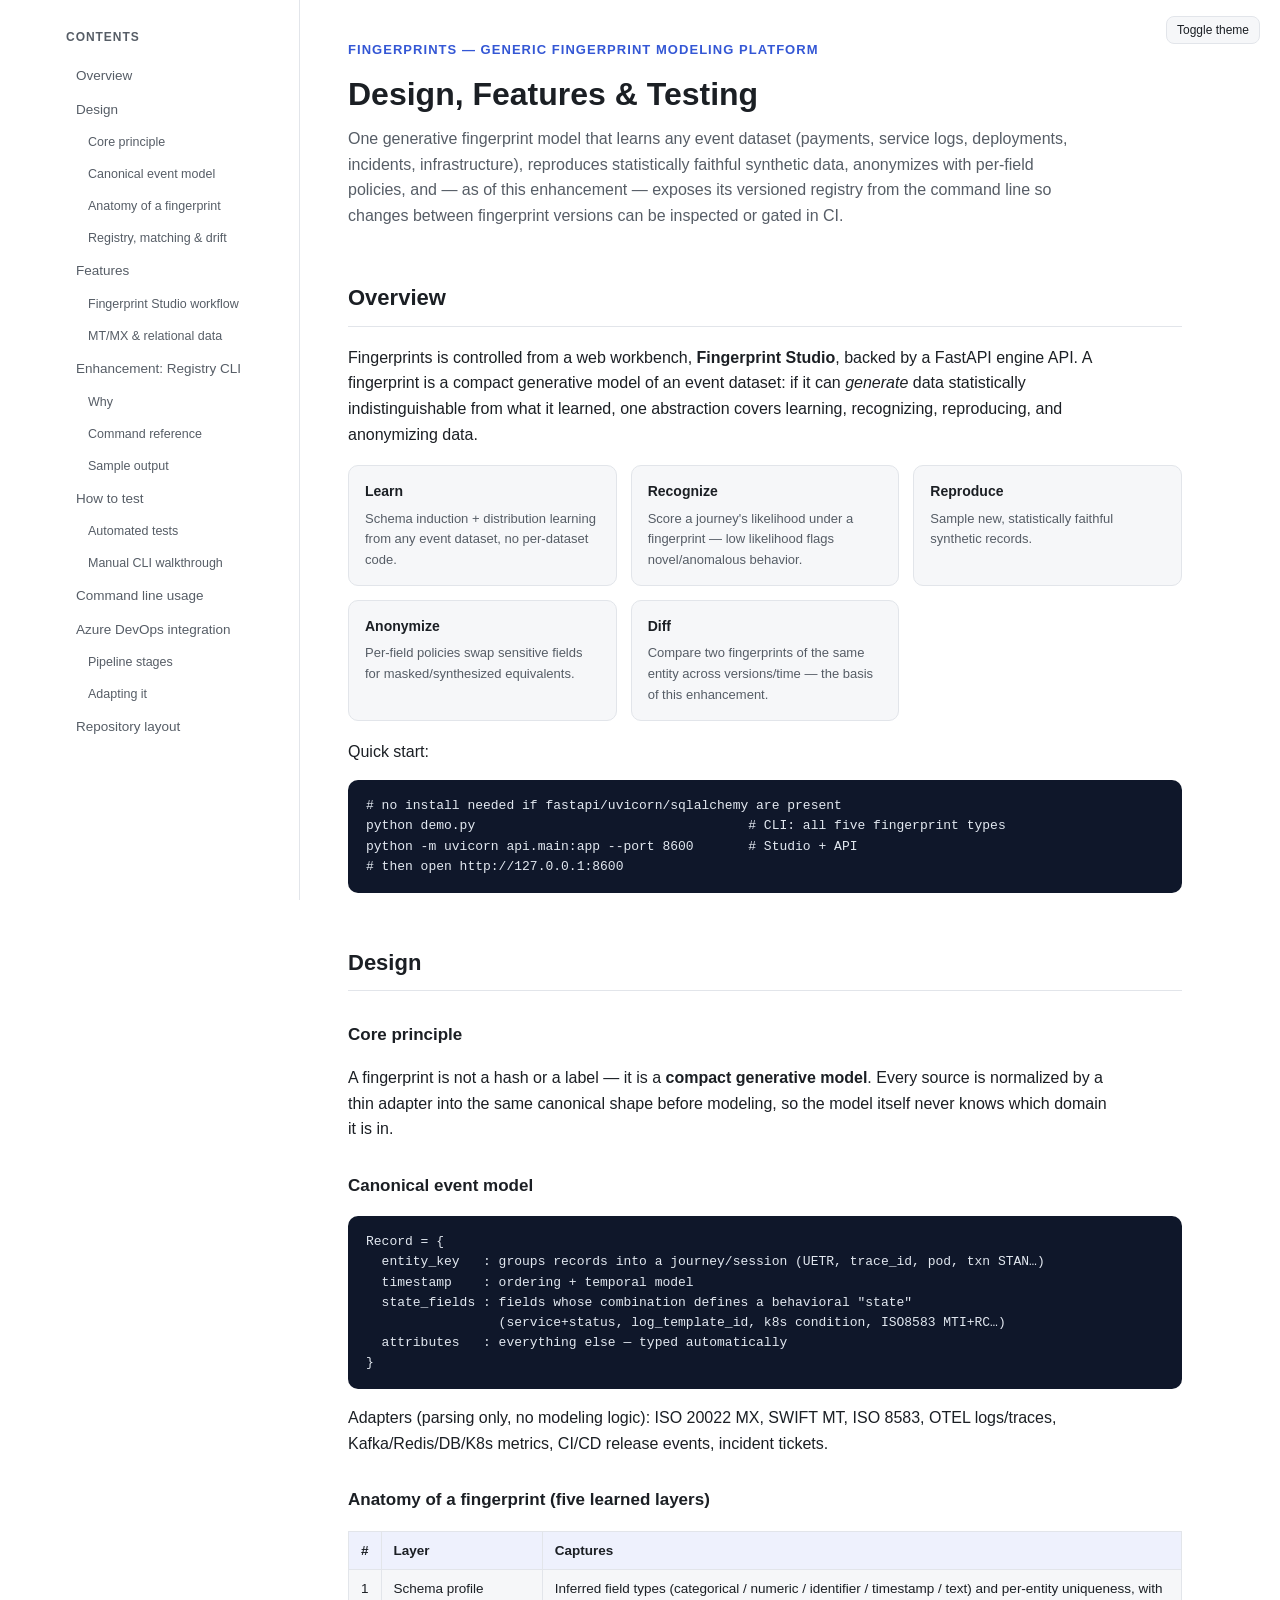
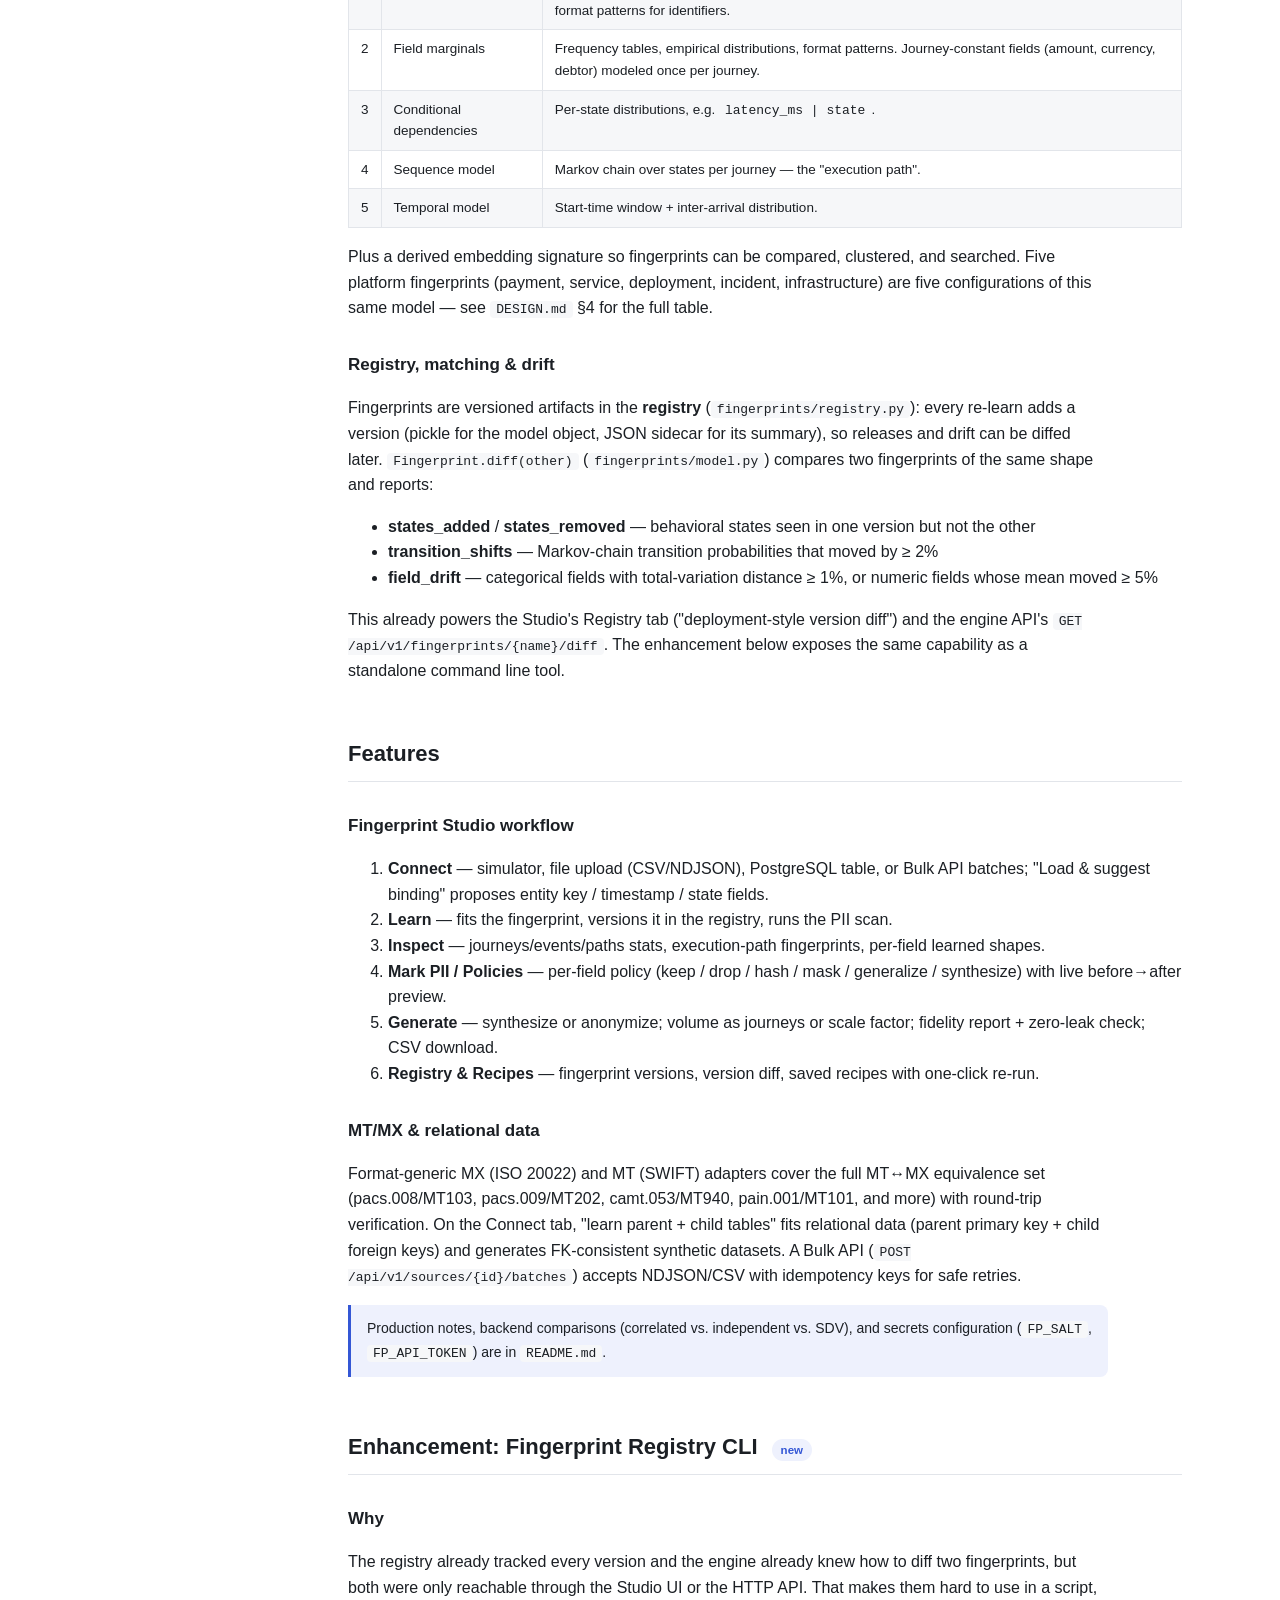
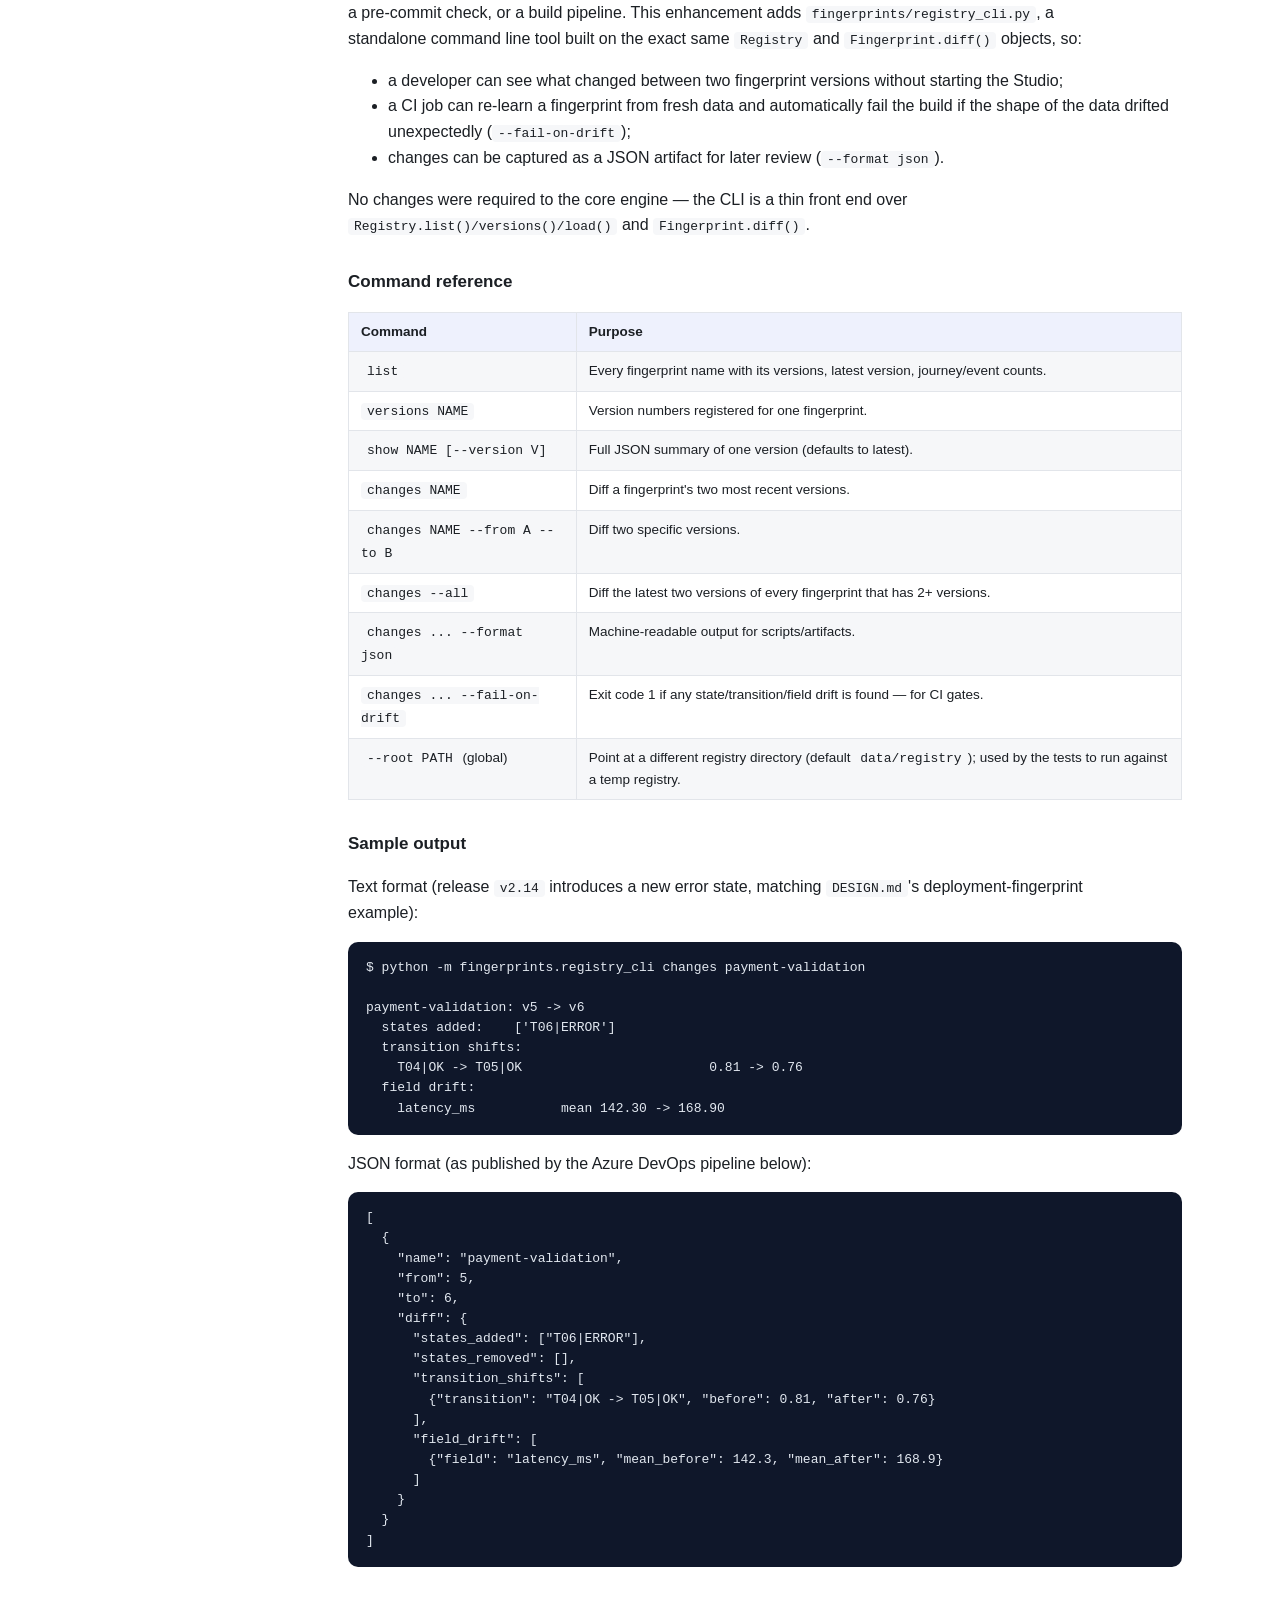
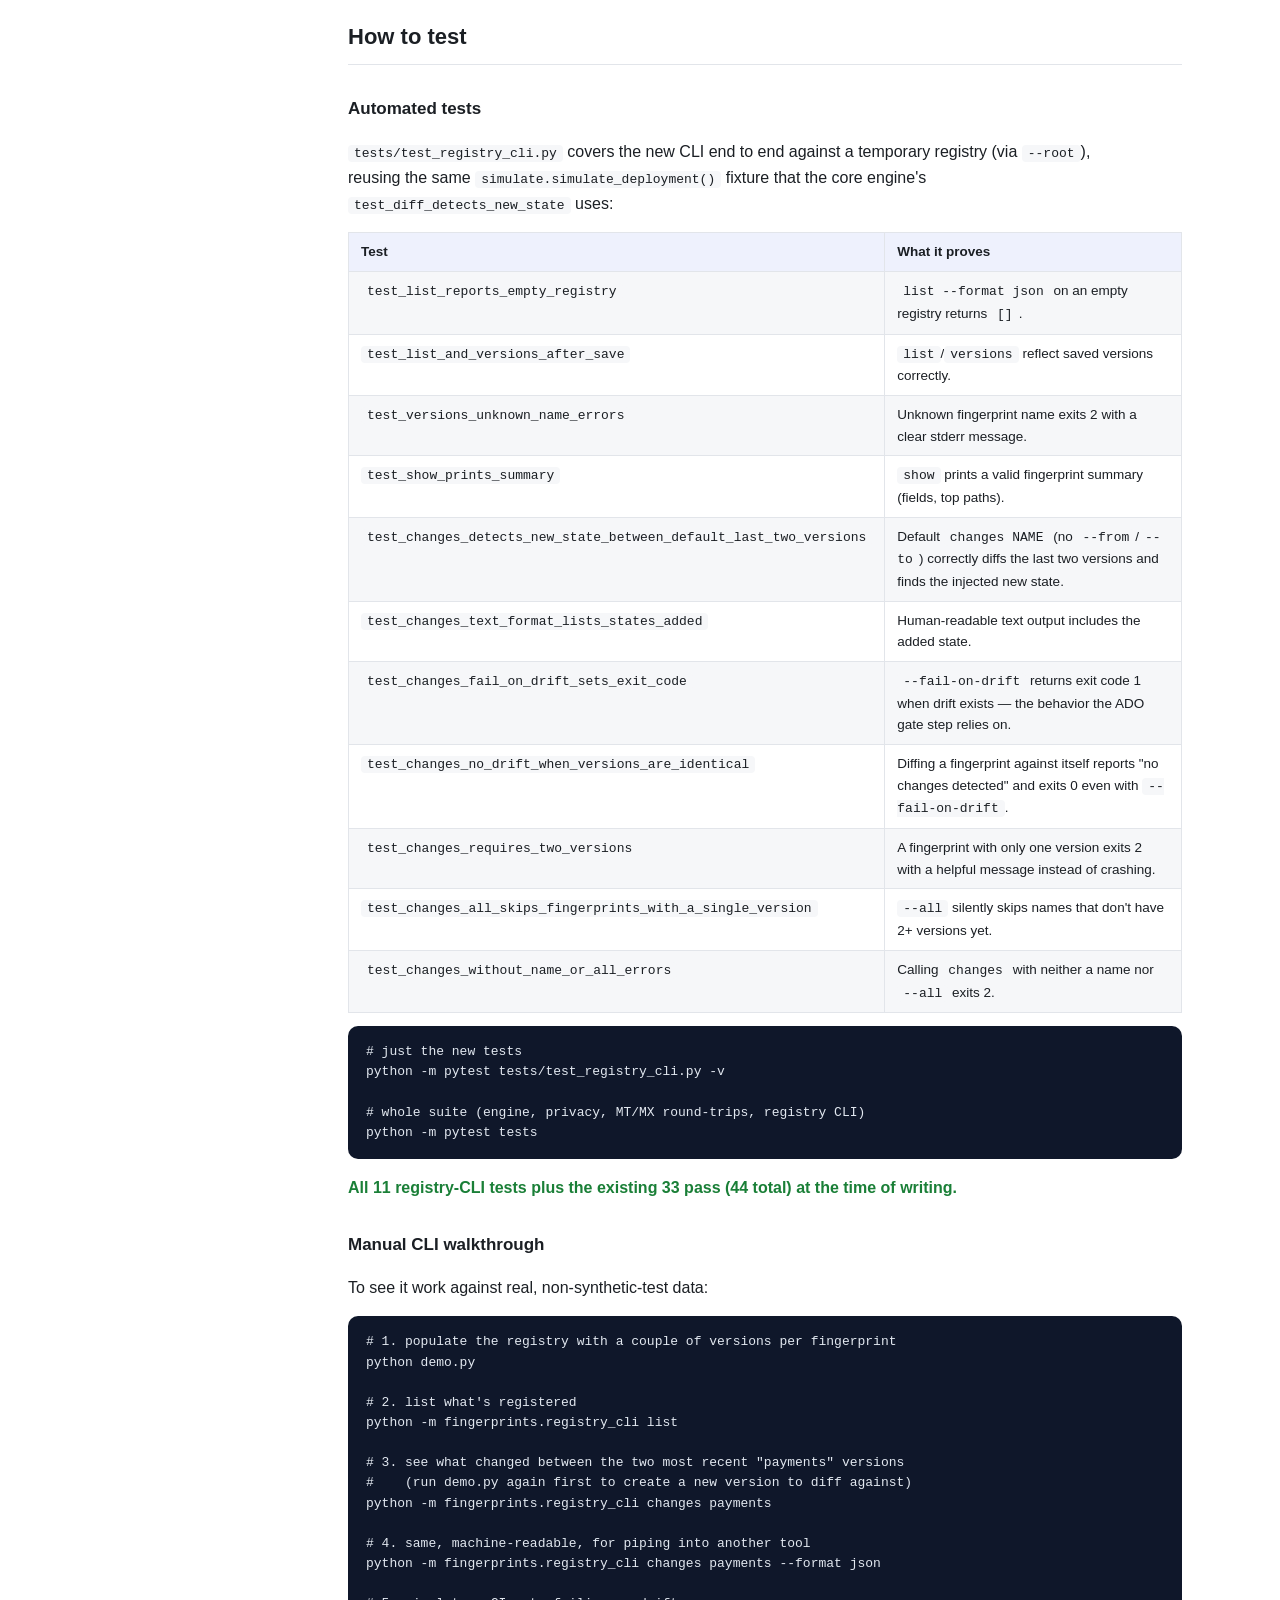
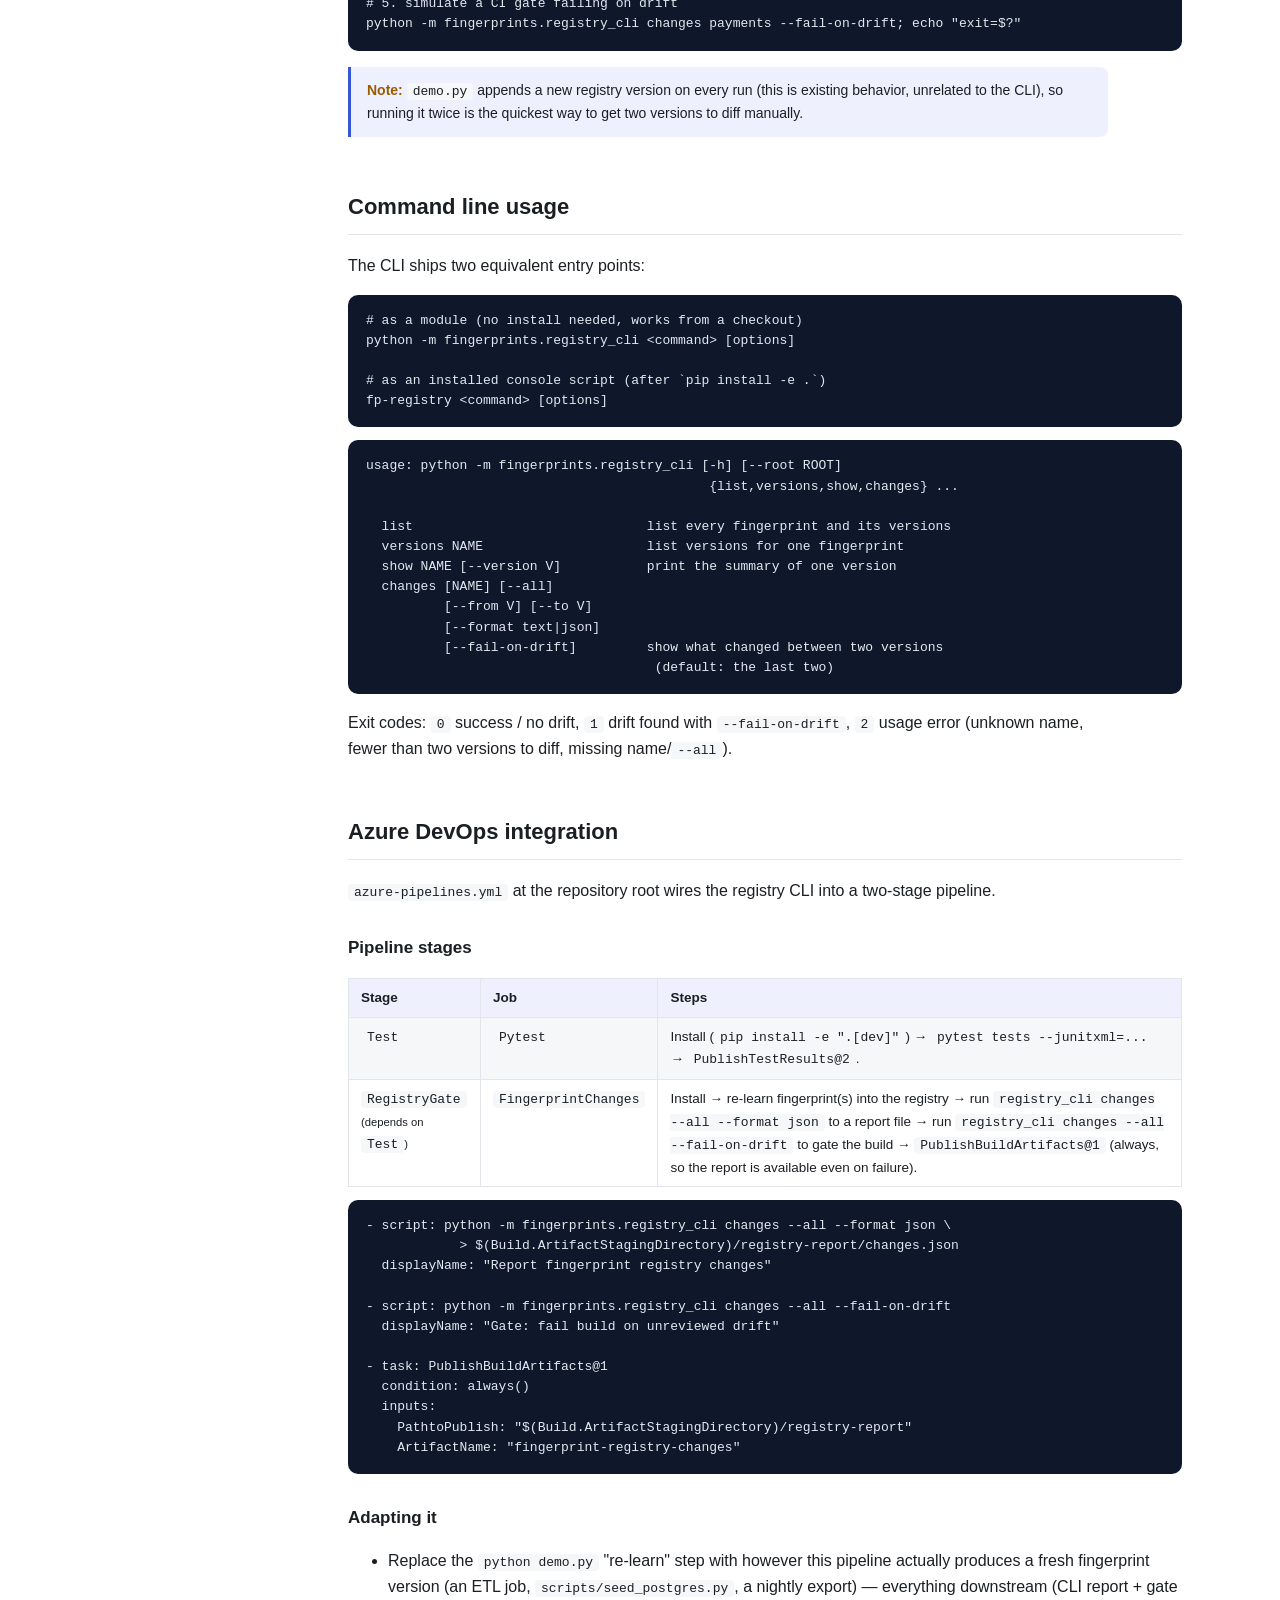
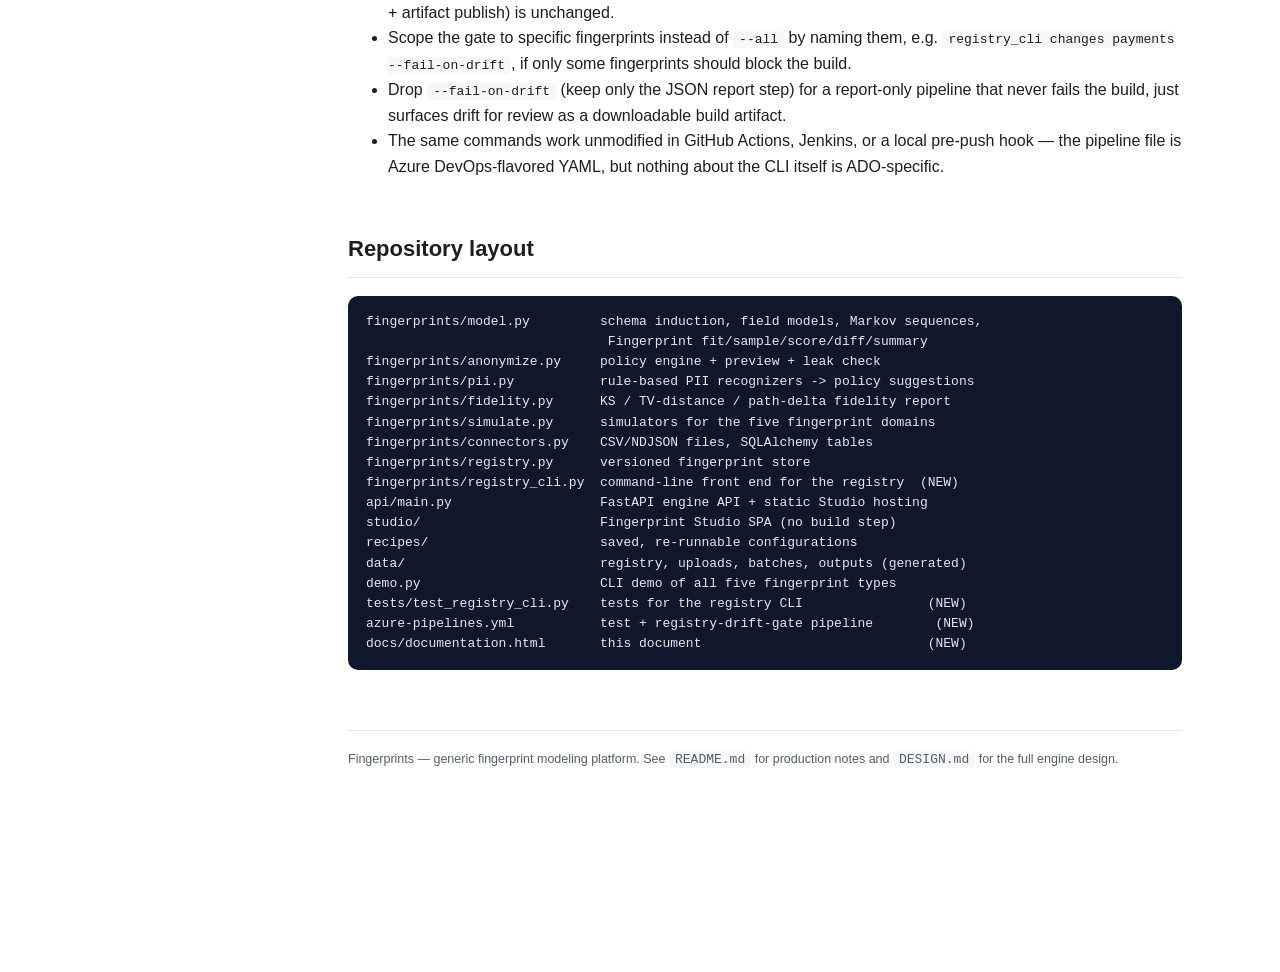
==== docs/documentation.html @ 06a61c87 "Add fingerprint registry CLI, ADO pipeline, and HTML docs Expose the existing versioned registry and" ====
<!DOCTYPE html>
<html lang="en">
<head>
<meta charset="UTF-8">
<meta name="viewport" content="width=device-width, initial-scale=1.0">
<title>Fingerprints — Design, Features &amp; Testing</title>
<style>
  :root{
    --bg:#ffffff; --bg-alt:#f6f7f9; --text:#1b1f24; --text-dim:#565d66;
    --border:#e2e5ea; --accent:#3457d5; --accent-dim:#eef1fd;
    --code-bg:#0f172a; --code-text:#e2e8f0; --ok:#1a7f37; --warn:#9a5b00;
    --table-head:#eef1fd;
  }
  @media (prefers-color-scheme: dark){
    :root:not([data-theme="light"]){
      --bg:#12151a; --bg-alt:#1a1e25; --text:#e6e9ee; --text-dim:#9aa4b2;
      --border:#2b3038; --accent:#7c93ff; --accent-dim:#1c2340;
      --code-bg:#0a0d12; --code-text:#d7e0ee; --ok:#4ada82; --warn:#e0a94b;
      --table-head:#1c2340;
    }
  }
  :root[data-theme="dark"]{
    --bg:#12151a; --bg-alt:#1a1e25; --text:#e6e9ee; --text-dim:#9aa4b2;
    --border:#2b3038; --accent:#7c93ff; --accent-dim:#1c2340;
    --code-bg:#0a0d12; --code-text:#d7e0ee; --ok:#4ada82; --warn:#e0a94b;
    --table-head:#1c2340;
  }
  *{box-sizing:border-box;}
  body{
    margin:0; background:var(--bg); color:var(--text);
    font-family:-apple-system,BlinkMacSystemFont,"Segoe UI",Roboto,Helvetica,Arial,sans-serif;
    line-height:1.6;
  }
  .layout{display:flex; max-width:1180px; margin:0 auto;}
  nav.toc{
    width:250px; flex:0 0 250px; padding:28px 16px; position:sticky; top:0;
    align-self:flex-start; height:100vh; overflow-y:auto; border-right:1px solid var(--border);
  }
  nav.toc h2{font-size:12px; text-transform:uppercase; letter-spacing:.08em; color:var(--text-dim); margin:0 0 12px;}
  nav.toc ul{list-style:none; margin:0; padding:0;}
  nav.toc li{margin:0;}
  nav.toc a{
    display:block; padding:6px 10px; border-radius:6px; color:var(--text-dim);
    text-decoration:none; font-size:13.5px;
  }
  nav.toc a:hover{background:var(--bg-alt); color:var(--text);}
  nav.toc .sub a{padding-left:22px; font-size:12.5px;}
  main{flex:1; min-width:0; padding:40px 48px 100px;}
  header.hero{margin-bottom:36px;}
  header.hero .kicker{color:var(--accent); font-weight:600; font-size:13px; text-transform:uppercase; letter-spacing:.08em;}
  h1{font-size:32px; margin:8px 0 6px;}
  header.hero p.lede{color:var(--text-dim); font-size:16px; max-width:720px; margin:0;}
  section{margin:52px 0;}
  section > h2{
    font-size:22px; padding-bottom:10px; border-bottom:1px solid var(--border);
    scroll-margin-top:20px;
  }
  h3{font-size:17px; margin-top:30px; scroll-margin-top:20px;}
  h4{font-size:14.5px; color:var(--text-dim); text-transform:uppercase; letter-spacing:.04em; margin:22px 0 8px;}
  p{max-width:760px;}
  a{color:var(--accent);}
  code{
    font-family:ui-monospace,SFMono-Regular,Consolas,"Liberation Mono",Menlo,monospace;
    background:var(--bg-alt); padding:1px 6px; border-radius:4px; font-size:13px;
  }
  pre{
    background:var(--code-bg); color:var(--code-text); padding:16px 18px; border-radius:10px;
    overflow-x:auto; font-size:13px; line-height:1.55;
  }
  pre code{background:none; padding:0; color:inherit;}
  table{border-collapse:collapse; width:100%; margin:16px 0 8px; font-size:13.5px;}
  th,td{border:1px solid var(--border); padding:8px 12px; text-align:left; vertical-align:top;}
  th{background:var(--table-head); font-weight:600;}
  tr:nth-child(even) td{background:var(--bg-alt);}
  .badge{
    display:inline-block; padding:2px 9px; border-radius:999px; font-size:11.5px;
    font-weight:600; background:var(--accent-dim); color:var(--accent); margin-left:8px;
  }
  .callout{
    border-left:3px solid var(--accent); background:var(--accent-dim); padding:12px 16px;
    border-radius:0 8px 8px 0; margin:16px 0; font-size:14px; max-width:760px;
  }
  .ok{color:var(--ok); font-weight:600;}
  .warn{color:var(--warn); font-weight:600;}
  .grid-cards{display:grid; grid-template-columns:repeat(auto-fit,minmax(220px,1fr)); gap:14px; margin:18px 0;}
  .card{border:1px solid var(--border); border-radius:10px; padding:14px 16px; background:var(--bg-alt);}
  .card h5{margin:0 0 6px; font-size:14px;}
  .card p{margin:0; font-size:13px; color:var(--text-dim);}
  footer{color:var(--text-dim); font-size:12.5px; border-top:1px solid var(--border); padding-top:18px; margin-top:60px;}
  .theme-toggle{
    position:fixed; top:16px; right:20px; z-index:10; border:1px solid var(--border);
    background:var(--bg-alt); color:var(--text); border-radius:8px; padding:6px 10px;
    font-size:12px; cursor:pointer;
  }
  @media (max-width: 880px){
    nav.toc{display:none;}
    main{padding:28px 20px 80px;}
  }
</style>
</head>
<body>
<button class="theme-toggle" id="themeToggle" type="button">Toggle theme</button>
<div class="layout">
  <nav class="toc" aria-label="Table of contents">
    <h2>Contents</h2>
    <ul>
      <li><a href="#overview">Overview</a></li>
      <li><a href="#design">Design</a></li>
      <li class="sub"><a href="#design-principle">Core principle</a></li>
      <li class="sub"><a href="#design-event-model">Canonical event model</a></li>
      <li class="sub"><a href="#design-anatomy">Anatomy of a fingerprint</a></li>
      <li class="sub"><a href="#design-registry">Registry, matching &amp; drift</a></li>
      <li><a href="#features">Features</a></li>
      <li class="sub"><a href="#features-studio">Fingerprint Studio workflow</a></li>
      <li class="sub"><a href="#features-formats">MT/MX &amp; relational data</a></li>
      <li><a href="#enhancement">Enhancement: Registry CLI</a></li>
      <li class="sub"><a href="#enhancement-why">Why</a></li>
      <li class="sub"><a href="#enhancement-commands">Command reference</a></li>
      <li class="sub"><a href="#enhancement-sample">Sample output</a></li>
      <li><a href="#testing">How to test</a></li>
      <li class="sub"><a href="#testing-automated">Automated tests</a></li>
      <li class="sub"><a href="#testing-manual">Manual CLI walkthrough</a></li>
      <li><a href="#cli">Command line usage</a></li>
      <li><a href="#ado">Azure DevOps integration</a></li>
      <li class="sub"><a href="#ado-pipeline">Pipeline stages</a></li>
      <li class="sub"><a href="#ado-adapt">Adapting it</a></li>
      <li><a href="#layout">Repository layout</a></li>
    </ul>
  </nav>

  <main>
    <header class="hero">
      <div class="kicker">Fingerprints — Generic Fingerprint Modeling Platform</div>
      <h1>Design, Features &amp; Testing</h1>
      <p class="lede">One generative fingerprint model that learns any event dataset
      (payments, service logs, deployments, incidents, infrastructure), reproduces
      statistically faithful synthetic data, anonymizes with per-field policies, and —
      as of this enhancement — exposes its versioned registry from the command line so
      changes between fingerprint versions can be inspected or gated in CI.</p>
    </header>

    <section id="overview">
      <h2>Overview</h2>
      <p>Fingerprints is controlled from a web workbench, <strong>Fingerprint Studio</strong>,
      backed by a FastAPI engine API. A fingerprint is a compact generative model of an
      event dataset: if it can <em>generate</em> data statistically indistinguishable from
      what it learned, one abstraction covers learning, recognizing, reproducing, and
      anonymizing data.</p>
      <div class="grid-cards">
        <div class="card"><h5>Learn</h5><p>Schema induction + distribution learning from any event dataset, no per-dataset code.</p></div>
        <div class="card"><h5>Recognize</h5><p>Score a journey's likelihood under a fingerprint — low likelihood flags novel/anomalous behavior.</p></div>
        <div class="card"><h5>Reproduce</h5><p>Sample new, statistically faithful synthetic records.</p></div>
        <div class="card"><h5>Anonymize</h5><p>Per-field policies swap sensitive fields for masked/synthesized equivalents.</p></div>
        <div class="card"><h5>Diff</h5><p>Compare two fingerprints of the same entity across versions/time — the basis of this enhancement.</p></div>
      </div>
      <p>Quick start:</p>
      <pre><code># no install needed if fastapi/uvicorn/sqlalchemy are present
python demo.py                                   # CLI: all five fingerprint types
python -m uvicorn api.main:app --port 8600       # Studio + API
# then open http://127.0.0.1:8600</code></pre>
    </section>

    <section id="design">
      <h2>Design</h2>

      <h3 id="design-principle">Core principle</h3>
      <p>A fingerprint is not a hash or a label — it is a <strong>compact generative model</strong>.
      Every source is normalized by a thin adapter into the same canonical shape before modeling,
      so the model itself never knows which domain it is in.</p>

      <h3 id="design-event-model">Canonical event model</h3>
      <pre><code>Record = {
  entity_key   : groups records into a journey/session (UETR, trace_id, pod, txn STAN…)
  timestamp    : ordering + temporal model
  state_fields : fields whose combination defines a behavioral "state"
                 (service+status, log_template_id, k8s condition, ISO8583 MTI+RC…)
  attributes   : everything else — typed automatically
}</code></pre>
      <p>Adapters (parsing only, no modeling logic): ISO 20022 MX, SWIFT MT, ISO 8583,
      OTEL logs/traces, Kafka/Redis/DB/K8s metrics, CI/CD release events, incident tickets.</p>

      <h3 id="design-anatomy">Anatomy of a fingerprint (five learned layers)</h3>
      <table>
        <tr><th>#</th><th>Layer</th><th>Captures</th></tr>
        <tr><td>1</td><td>Schema profile</td><td>Inferred field types (categorical / numeric / identifier / timestamp / text) and per-entity uniqueness, with format patterns for identifiers.</td></tr>
        <tr><td>2</td><td>Field marginals</td><td>Frequency tables, empirical distributions, format patterns. Journey-constant fields (amount, currency, debtor) modeled once per journey.</td></tr>
        <tr><td>3</td><td>Conditional dependencies</td><td>Per-state distributions, e.g. <code>latency_ms | state</code>.</td></tr>
        <tr><td>4</td><td>Sequence model</td><td>Markov chain over states per journey — the "execution path".</td></tr>
        <tr><td>5</td><td>Temporal model</td><td>Start-time window + inter-arrival distribution.</td></tr>
      </table>
      <p>Plus a derived embedding signature so fingerprints can be compared, clustered, and searched.
      Five platform fingerprints (payment, service, deployment, incident, infrastructure) are five
      configurations of this same model — see <code>DESIGN.md</code> §4 for the full table.</p>

      <h3 id="design-registry">Registry, matching &amp; drift</h3>
      <p>Fingerprints are versioned artifacts in the <strong>registry</strong>
      (<code>fingerprints/registry.py</code>): every re-learn adds a version (pickle for the
      model object, JSON sidecar for its summary), so releases and drift can be diffed later.
      <code>Fingerprint.diff(other)</code> (<code>fingerprints/model.py</code>) compares two
      fingerprints of the same shape and reports:</p>
      <ul>
        <li><strong>states_added</strong> / <strong>states_removed</strong> — behavioral states seen in one version but not the other</li>
        <li><strong>transition_shifts</strong> — Markov-chain transition probabilities that moved by ≥ 2%</li>
        <li><strong>field_drift</strong> — categorical fields with total-variation distance ≥ 1%, or numeric fields whose mean moved ≥ 5%</li>
      </ul>
      <p>This already powers the Studio's Registry tab ("deployment-style version diff") and the
      engine API's <code>GET /api/v1/fingerprints/{name}/diff</code>. The enhancement below exposes
      the same capability as a standalone command line tool.</p>
    </section>

    <section id="features">
      <h2>Features</h2>

      <h3 id="features-studio">Fingerprint Studio workflow</h3>
      <ol>
        <li><strong>Connect</strong> — simulator, file upload (CSV/NDJSON), PostgreSQL table, or Bulk API batches; "Load &amp; suggest binding" proposes entity key / timestamp / state fields.</li>
        <li><strong>Learn</strong> — fits the fingerprint, versions it in the registry, runs the PII scan.</li>
        <li><strong>Inspect</strong> — journeys/events/paths stats, execution-path fingerprints, per-field learned shapes.</li>
        <li><strong>Mark PII / Policies</strong> — per-field policy (keep / drop / hash / mask / generalize / synthesize) with live before→after preview.</li>
        <li><strong>Generate</strong> — synthesize or anonymize; volume as journeys or scale factor; fidelity report + zero-leak check; CSV download.</li>
        <li><strong>Registry &amp; Recipes</strong> — fingerprint versions, version diff, saved recipes with one-click re-run.</li>
      </ol>

      <h3 id="features-formats">MT/MX &amp; relational data</h3>
      <p>Format-generic MX (ISO 20022) and MT (SWIFT) adapters cover the full MT↔MX equivalence
      set (pacs.008/MT103, pacs.009/MT202, camt.053/MT940, pain.001/MT101, and more) with
      round-trip verification. On the Connect tab, "learn parent + child tables" fits relational
      data (parent primary key + child foreign keys) and generates FK-consistent synthetic
      datasets. A Bulk API (<code>POST /api/v1/sources/{id}/batches</code>) accepts NDJSON/CSV
      with idempotency keys for safe retries.</p>
      <div class="callout">Production notes, backend comparisons (correlated vs. independent vs.
      SDV), and secrets configuration (<code>FP_SALT</code>, <code>FP_API_TOKEN</code>) are in
      <code>README.md</code>.</div>
    </section>

    <section id="enhancement">
      <h2>Enhancement: Fingerprint Registry CLI <span class="badge">new</span></h2>

      <h3 id="enhancement-why">Why</h3>
      <p>The registry already tracked every version and the engine already knew how to diff two
      fingerprints, but both were only reachable through the Studio UI or the HTTP API. That
      makes them hard to use in a script, a pre-commit check, or a build pipeline. This
      enhancement adds <code>fingerprints/registry_cli.py</code>, a standalone command line tool
      built on the exact same <code>Registry</code> and <code>Fingerprint.diff()</code> objects, so:</p>
      <ul>
        <li>a developer can see what changed between two fingerprint versions without starting the Studio;</li>
        <li>a CI job can re-learn a fingerprint from fresh data and automatically fail the build if the shape of the data drifted unexpectedly (<code>--fail-on-drift</code>);</li>
        <li>changes can be captured as a JSON artifact for later review (<code>--format json</code>).</li>
      </ul>
      <p>No changes were required to the core engine — the CLI is a thin front end over
      <code>Registry.list()/versions()/load()</code> and <code>Fingerprint.diff()</code>.</p>

      <h3 id="enhancement-commands">Command reference</h3>
      <table>
        <tr><th>Command</th><th>Purpose</th></tr>
        <tr><td><code>list</code></td><td>Every fingerprint name with its versions, latest version, journey/event counts.</td></tr>
        <tr><td><code>versions NAME</code></td><td>Version numbers registered for one fingerprint.</td></tr>
        <tr><td><code>show NAME [--version V]</code></td><td>Full JSON summary of one version (defaults to latest).</td></tr>
        <tr><td><code>changes NAME</code></td><td>Diff a fingerprint's two most recent versions.</td></tr>
        <tr><td><code>changes NAME --from A --to B</code></td><td>Diff two specific versions.</td></tr>
        <tr><td><code>changes --all</code></td><td>Diff the latest two versions of every fingerprint that has 2+ versions.</td></tr>
        <tr><td><code>changes ... --format json</code></td><td>Machine-readable output for scripts/artifacts.</td></tr>
        <tr><td><code>changes ... --fail-on-drift</code></td><td>Exit code 1 if any state/transition/field drift is found — for CI gates.</td></tr>
        <tr><td><code>--root PATH</code> (global)</td><td>Point at a different registry directory (default <code>data/registry</code>); used by the tests to run against a temp registry.</td></tr>
      </table>

      <h3 id="enhancement-sample">Sample output</h3>
      <p>Text format (release <code>v2.14</code> introduces a new error state, matching
      <code>DESIGN.md</code>'s deployment-fingerprint example):</p>
      <pre><code>$ python -m fingerprints.registry_cli changes payment-validation

payment-validation: v5 -&gt; v6
  states added:    ['T06|ERROR']
  transition shifts:
    T04|OK -&gt; T05|OK                        0.81 -&gt; 0.76
  field drift:
    latency_ms           mean 142.30 -&gt; 168.90</code></pre>
      <p>JSON format (as published by the Azure DevOps pipeline below):</p>
      <pre><code>[
  {
    "name": "payment-validation",
    "from": 5,
    "to": 6,
    "diff": {
      "states_added": ["T06|ERROR"],
      "states_removed": [],
      "transition_shifts": [
        {"transition": "T04|OK -&gt; T05|OK", "before": 0.81, "after": 0.76}
      ],
      "field_drift": [
        {"field": "latency_ms", "mean_before": 142.3, "mean_after": 168.9}
      ]
    }
  }
]</code></pre>
    </section>

    <section id="testing">
      <h2>How to test</h2>

      <h3 id="testing-automated">Automated tests</h3>
      <p><code>tests/test_registry_cli.py</code> covers the new CLI end to end against a temporary
      registry (via <code>--root</code>), reusing the same <code>simulate.simulate_deployment()</code>
      fixture that the core engine's <code>test_diff_detects_new_state</code> uses:</p>
      <table>
        <tr><th>Test</th><th>What it proves</th></tr>
        <tr><td><code>test_list_reports_empty_registry</code></td><td><code>list --format json</code> on an empty registry returns <code>[]</code>.</td></tr>
        <tr><td><code>test_list_and_versions_after_save</code></td><td><code>list</code>/<code>versions</code> reflect saved versions correctly.</td></tr>
        <tr><td><code>test_versions_unknown_name_errors</code></td><td>Unknown fingerprint name exits 2 with a clear stderr message.</td></tr>
        <tr><td><code>test_show_prints_summary</code></td><td><code>show</code> prints a valid fingerprint summary (fields, top paths).</td></tr>
        <tr><td><code>test_changes_detects_new_state_between_default_last_two_versions</code></td><td>Default <code>changes NAME</code> (no <code>--from</code>/<code>--to</code>) correctly diffs the last two versions and finds the injected new state.</td></tr>
        <tr><td><code>test_changes_text_format_lists_states_added</code></td><td>Human-readable text output includes the added state.</td></tr>
        <tr><td><code>test_changes_fail_on_drift_sets_exit_code</code></td><td><code>--fail-on-drift</code> returns exit code 1 when drift exists — the behavior the ADO gate step relies on.</td></tr>
        <tr><td><code>test_changes_no_drift_when_versions_are_identical</code></td><td>Diffing a fingerprint against itself reports "no changes detected" and exits 0 even with <code>--fail-on-drift</code>.</td></tr>
        <tr><td><code>test_changes_requires_two_versions</code></td><td>A fingerprint with only one version exits 2 with a helpful message instead of crashing.</td></tr>
        <tr><td><code>test_changes_all_skips_fingerprints_with_a_single_version</code></td><td><code>--all</code> silently skips names that don't have 2+ versions yet.</td></tr>
        <tr><td><code>test_changes_without_name_or_all_errors</code></td><td>Calling <code>changes</code> with neither a name nor <code>--all</code> exits 2.</td></tr>
      </table>
      <pre><code># just the new tests
python -m pytest tests/test_registry_cli.py -v

# whole suite (engine, privacy, MT/MX round-trips, registry CLI)
python -m pytest tests</code></pre>
      <p class="ok">All 11 registry-CLI tests plus the existing 33 pass (44 total) at the time of
      writing.</p>

      <h3 id="testing-manual">Manual CLI walkthrough</h3>
      <p>To see it work against real, non-synthetic-test data:</p>
      <pre><code># 1. populate the registry with a couple of versions per fingerprint
python demo.py

# 2. list what's registered
python -m fingerprints.registry_cli list

# 3. see what changed between the two most recent "payments" versions
#    (run demo.py again first to create a new version to diff against)
python -m fingerprints.registry_cli changes payments

# 4. same, machine-readable, for piping into another tool
python -m fingerprints.registry_cli changes payments --format json

# 5. simulate a CI gate failing on drift
python -m fingerprints.registry_cli changes payments --fail-on-drift; echo "exit=$?"</code></pre>
      <div class="callout"><span class="warn">Note:</span> <code>demo.py</code> appends a new
      registry version on every run (this is existing behavior, unrelated to the CLI), so running
      it twice is the quickest way to get two versions to diff manually.</div>
    </section>

    <section id="cli">
      <h2>Command line usage</h2>
      <p>The CLI ships two equivalent entry points:</p>
      <pre><code># as a module (no install needed, works from a checkout)
python -m fingerprints.registry_cli &lt;command&gt; [options]

# as an installed console script (after `pip install -e .`)
fp-registry &lt;command&gt; [options]</code></pre>
      <pre><code>usage: python -m fingerprints.registry_cli [-h] [--root ROOT]
                                            {list,versions,show,changes} ...

  list                              list every fingerprint and its versions
  versions NAME                     list versions for one fingerprint
  show NAME [--version V]           print the summary of one version
  changes [NAME] [--all]
          [--from V] [--to V]
          [--format text|json]
          [--fail-on-drift]         show what changed between two versions
                                     (default: the last two)</code></pre>
      <p>Exit codes: <code>0</code> success / no drift, <code>1</code> drift found with
      <code>--fail-on-drift</code>, <code>2</code> usage error (unknown name, fewer than two
      versions to diff, missing name/<code>--all</code>).</p>
    </section>

    <section id="ado">
      <h2>Azure DevOps integration</h2>
      <p><code>azure-pipelines.yml</code> at the repository root wires the registry CLI into a
      two-stage pipeline.</p>

      <h3 id="ado-pipeline">Pipeline stages</h3>
      <table>
        <tr><th>Stage</th><th>Job</th><th>Steps</th></tr>
        <tr>
          <td><code>Test</code></td>
          <td><code>Pytest</code></td>
          <td>Install (<code>pip install -e ".[dev]"</code>) → <code>pytest tests --junitxml=...</code> → <code>PublishTestResults@2</code>.</td>
        </tr>
        <tr>
          <td><code>RegistryGate</code><br><small>(depends on <code>Test</code>)</small></td>
          <td><code>FingerprintChanges</code></td>
          <td>
            Install → re-learn fingerprint(s) into the registry → run
            <code>registry_cli changes --all --format json</code> to a report file → run
            <code>registry_cli changes --all --fail-on-drift</code> to gate the build →
            <code>PublishBuildArtifacts@1</code> (always, so the report is available even on
            failure).
          </td>
        </tr>
      </table>
      <pre><code>- script: python -m fingerprints.registry_cli changes --all --format json \
            &gt; $(Build.ArtifactStagingDirectory)/registry-report/changes.json
  displayName: "Report fingerprint registry changes"

- script: python -m fingerprints.registry_cli changes --all --fail-on-drift
  displayName: "Gate: fail build on unreviewed drift"

- task: PublishBuildArtifacts@1
  condition: always()
  inputs:
    PathtoPublish: "$(Build.ArtifactStagingDirectory)/registry-report"
    ArtifactName: "fingerprint-registry-changes"</code></pre>

      <h3 id="ado-adapt">Adapting it</h3>
      <ul>
        <li>Replace the <code>python demo.py</code> "re-learn" step with however this pipeline
        actually produces a fresh fingerprint version (an ETL job, <code>scripts/seed_postgres.py</code>,
        a nightly export) — everything downstream (CLI report + gate + artifact publish) is unchanged.</li>
        <li>Scope the gate to specific fingerprints instead of <code>--all</code> by naming them,
        e.g. <code>registry_cli changes payments --fail-on-drift</code>, if only some fingerprints
        should block the build.</li>
        <li>Drop <code>--fail-on-drift</code> (keep only the JSON report step) for a
        report-only pipeline that never fails the build, just surfaces drift for review as a
        downloadable build artifact.</li>
        <li>The same commands work unmodified in GitHub Actions, Jenkins, or a local pre-push
        hook — the pipeline file is Azure DevOps-flavored YAML, but nothing about the CLI itself
        is ADO-specific.</li>
      </ul>
    </section>

    <section id="layout">
      <h2>Repository layout</h2>
      <pre><code>fingerprints/model.py         schema induction, field models, Markov sequences,
                               Fingerprint fit/sample/score/diff/summary
fingerprints/anonymize.py     policy engine + preview + leak check
fingerprints/pii.py           rule-based PII recognizers -&gt; policy suggestions
fingerprints/fidelity.py      KS / TV-distance / path-delta fidelity report
fingerprints/simulate.py      simulators for the five fingerprint domains
fingerprints/connectors.py    CSV/NDJSON files, SQLAlchemy tables
fingerprints/registry.py      versioned fingerprint store
fingerprints/registry_cli.py  command-line front end for the registry  (NEW)
api/main.py                   FastAPI engine API + static Studio hosting
studio/                       Fingerprint Studio SPA (no build step)
recipes/                      saved, re-runnable configurations
data/                         registry, uploads, batches, outputs (generated)
demo.py                       CLI demo of all five fingerprint types
tests/test_registry_cli.py    tests for the registry CLI                (NEW)
azure-pipelines.yml           test + registry-drift-gate pipeline        (NEW)
docs/documentation.html       this document                             (NEW)</code></pre>
    </section>

    <footer>
      Fingerprints — generic fingerprint modeling platform. See <code>README.md</code> for
      production notes and <code>DESIGN.md</code> for the full engine design.
    </footer>
  </main>
</div>

<script>
  (function(){
    try{
      var btn = document.getElementById('themeToggle');
      var root = document.documentElement;
      var saved = localStorage.getItem('fp-doc-theme');
      if(saved) root.setAttribute('data-theme', saved);
      btn.addEventListener('click', function(){
        var current = root.getAttribute('data-theme') === 'dark' ? 'dark' : 'light';
        var next = current === 'dark' ? 'light' : 'dark';
        root.setAttribute('data-theme', next);
        try{ localStorage.setItem('fp-doc-theme', next); }catch(e){}
      });
    }catch(e){}
  })();
</script>
</body>
</html>
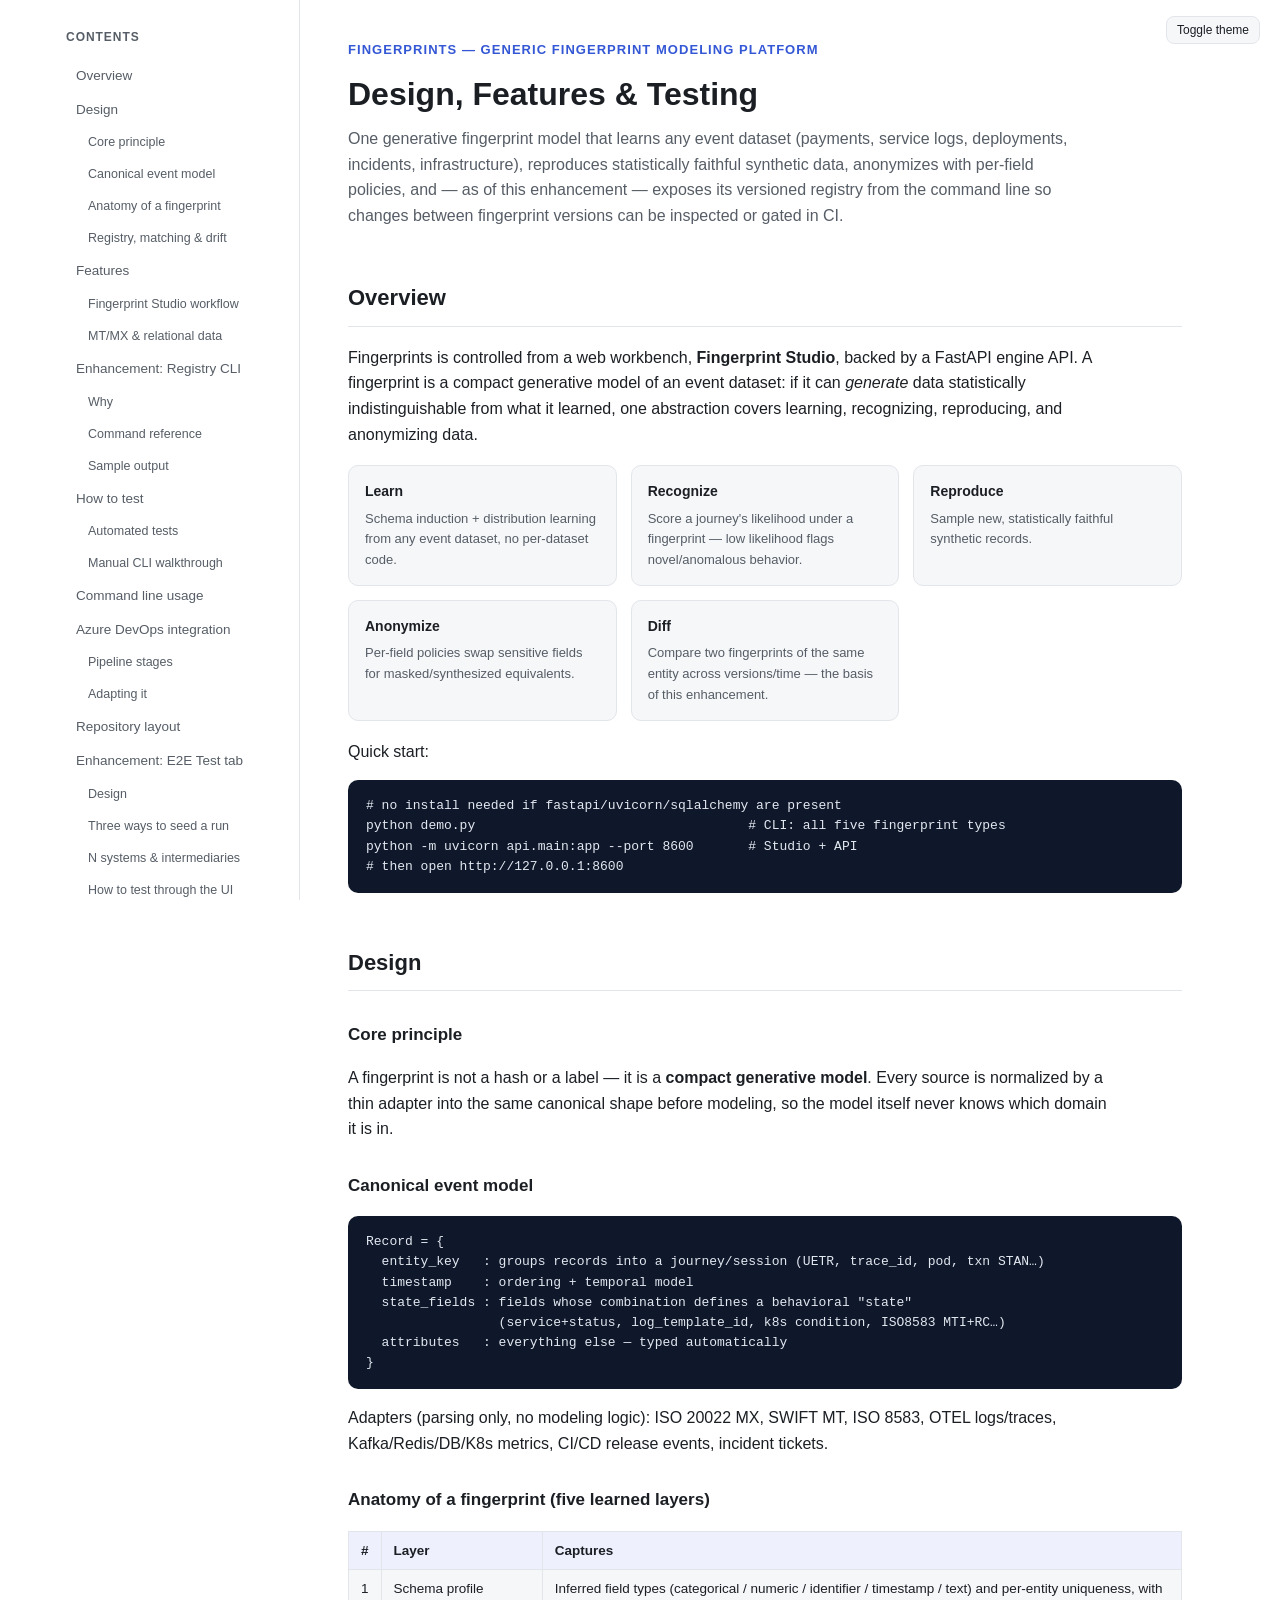
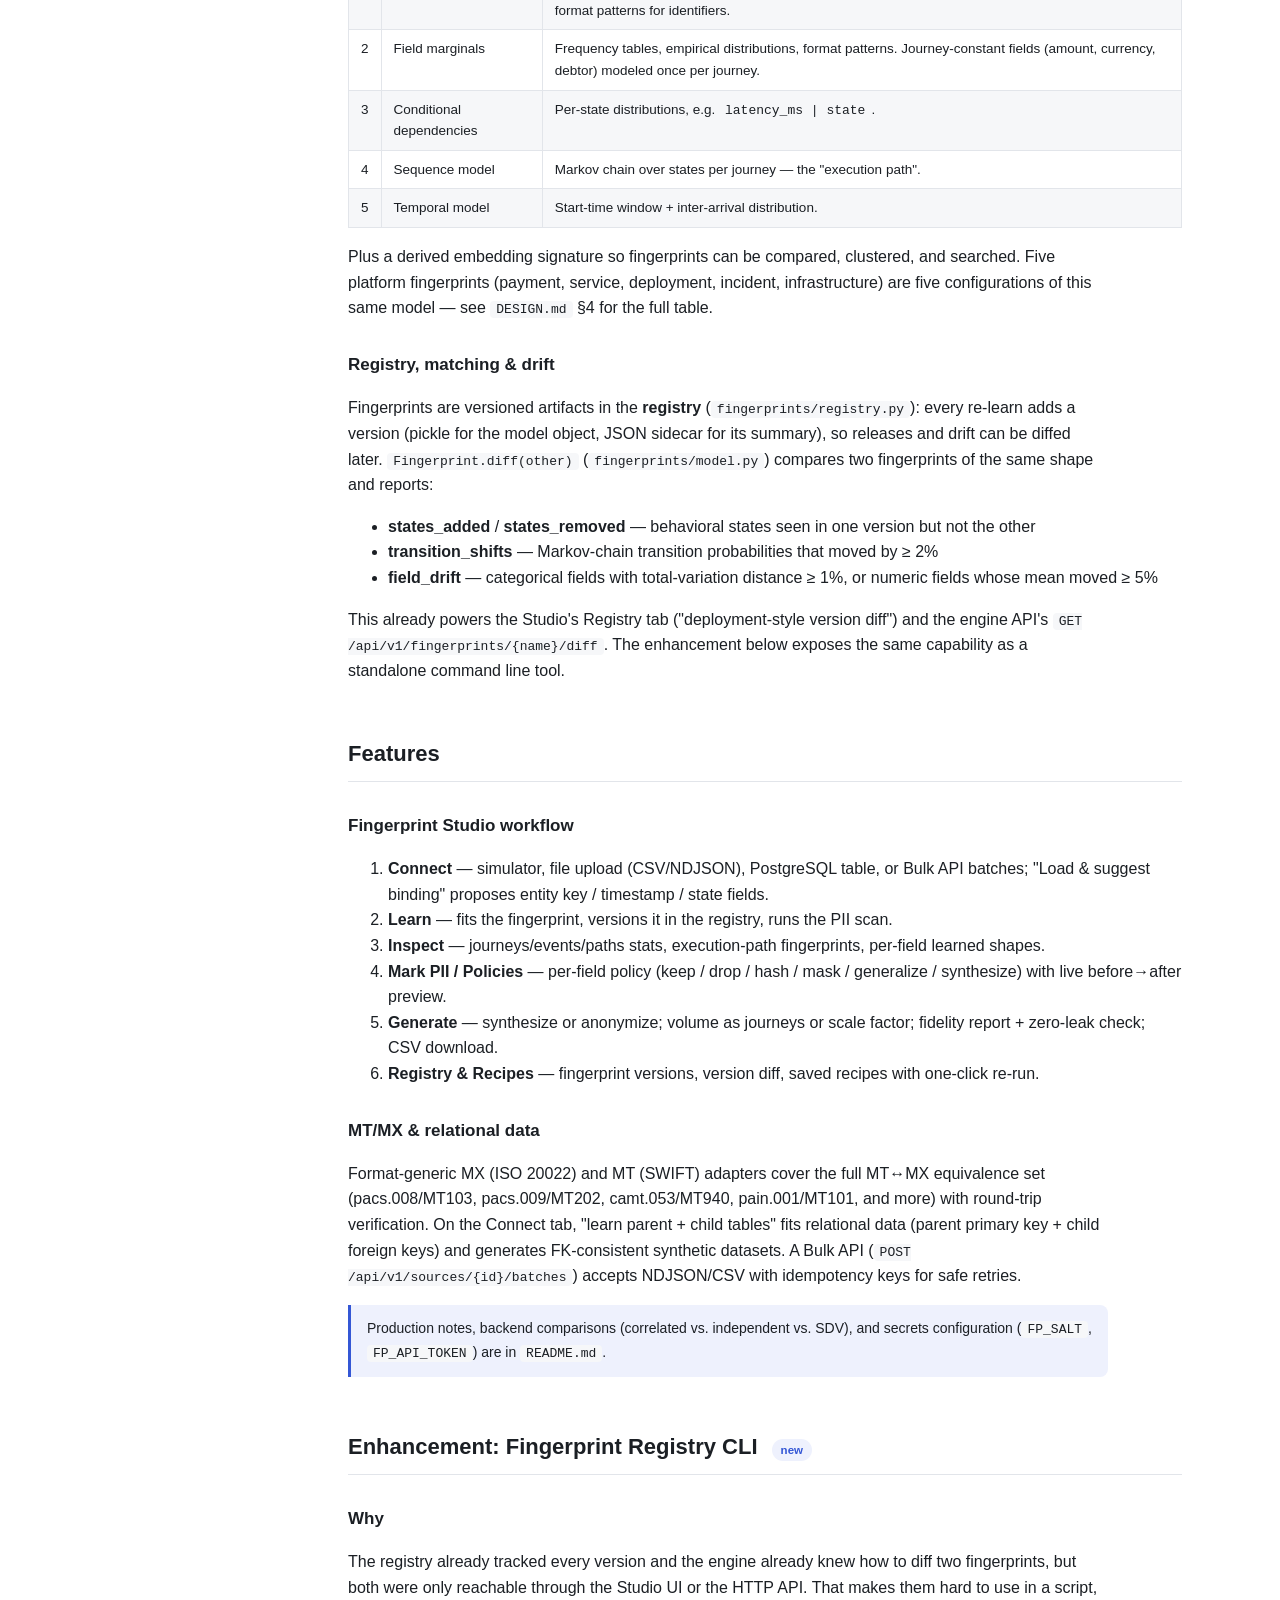
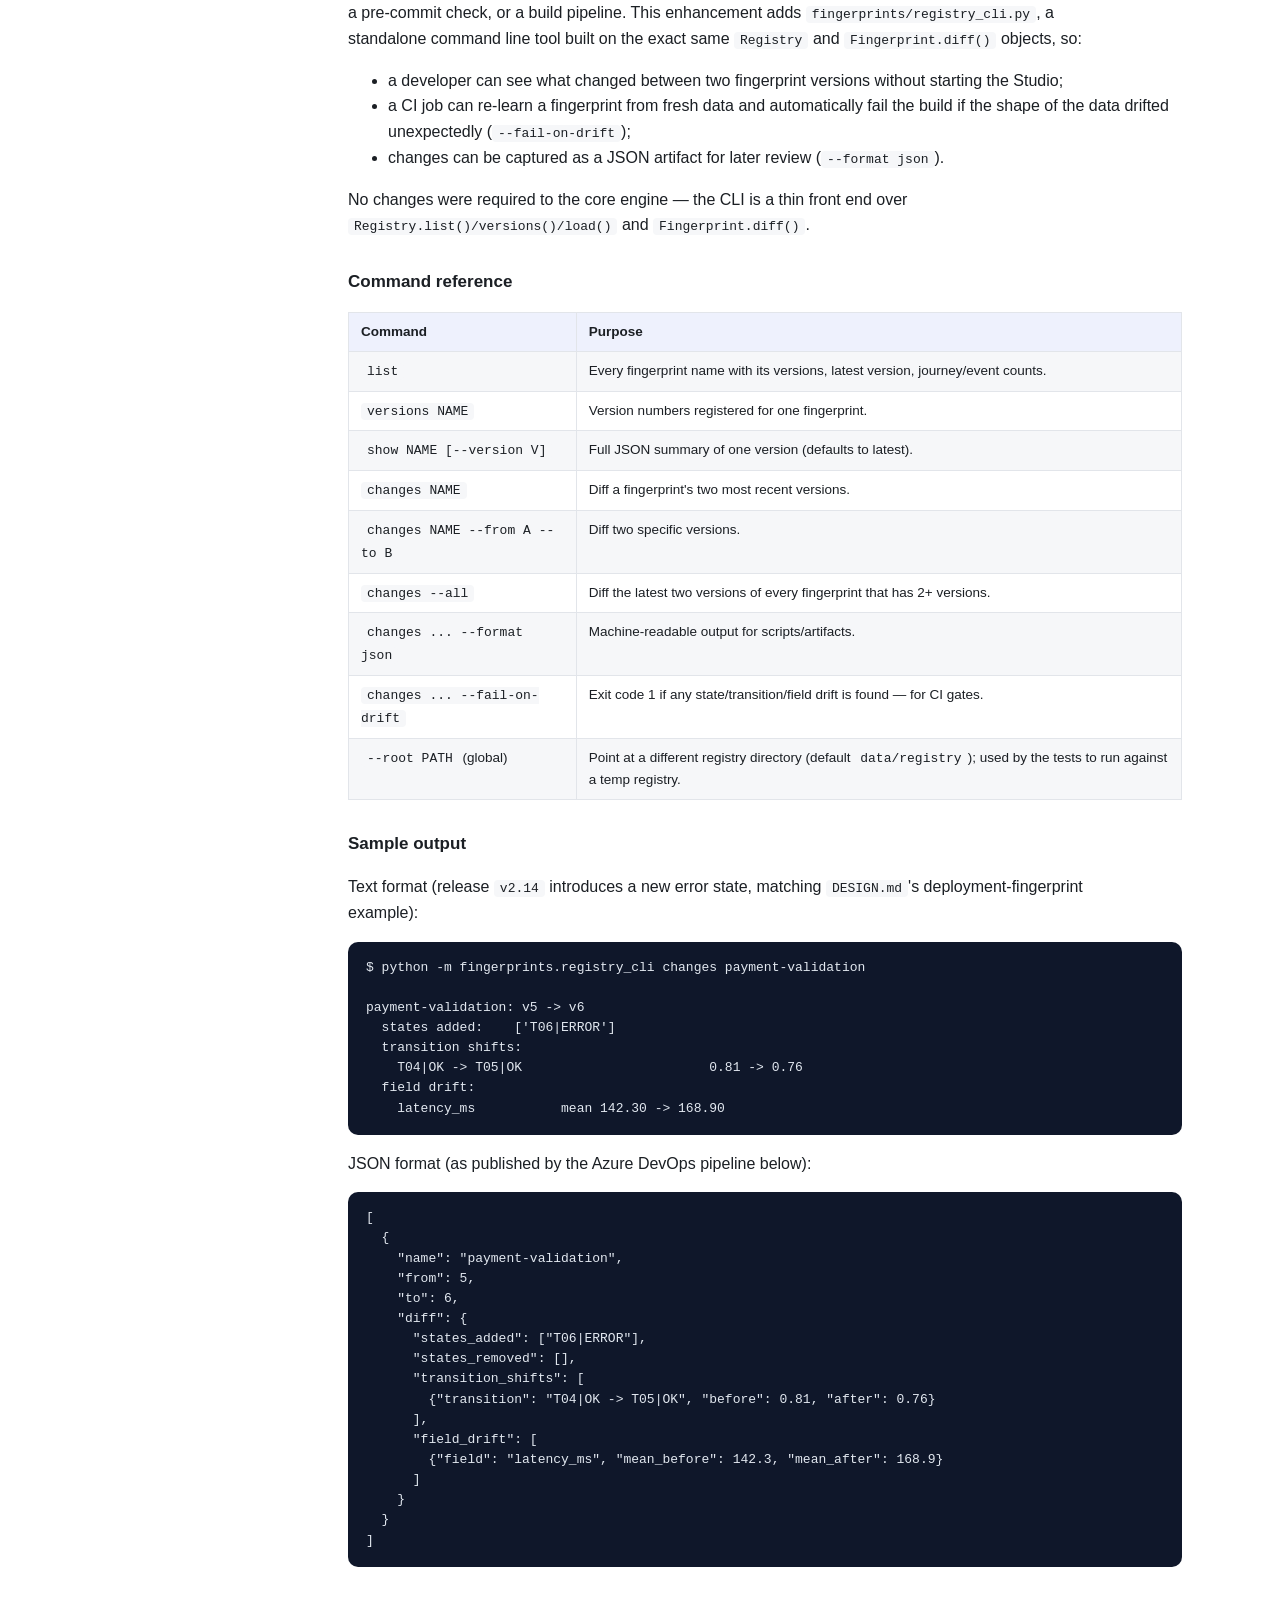
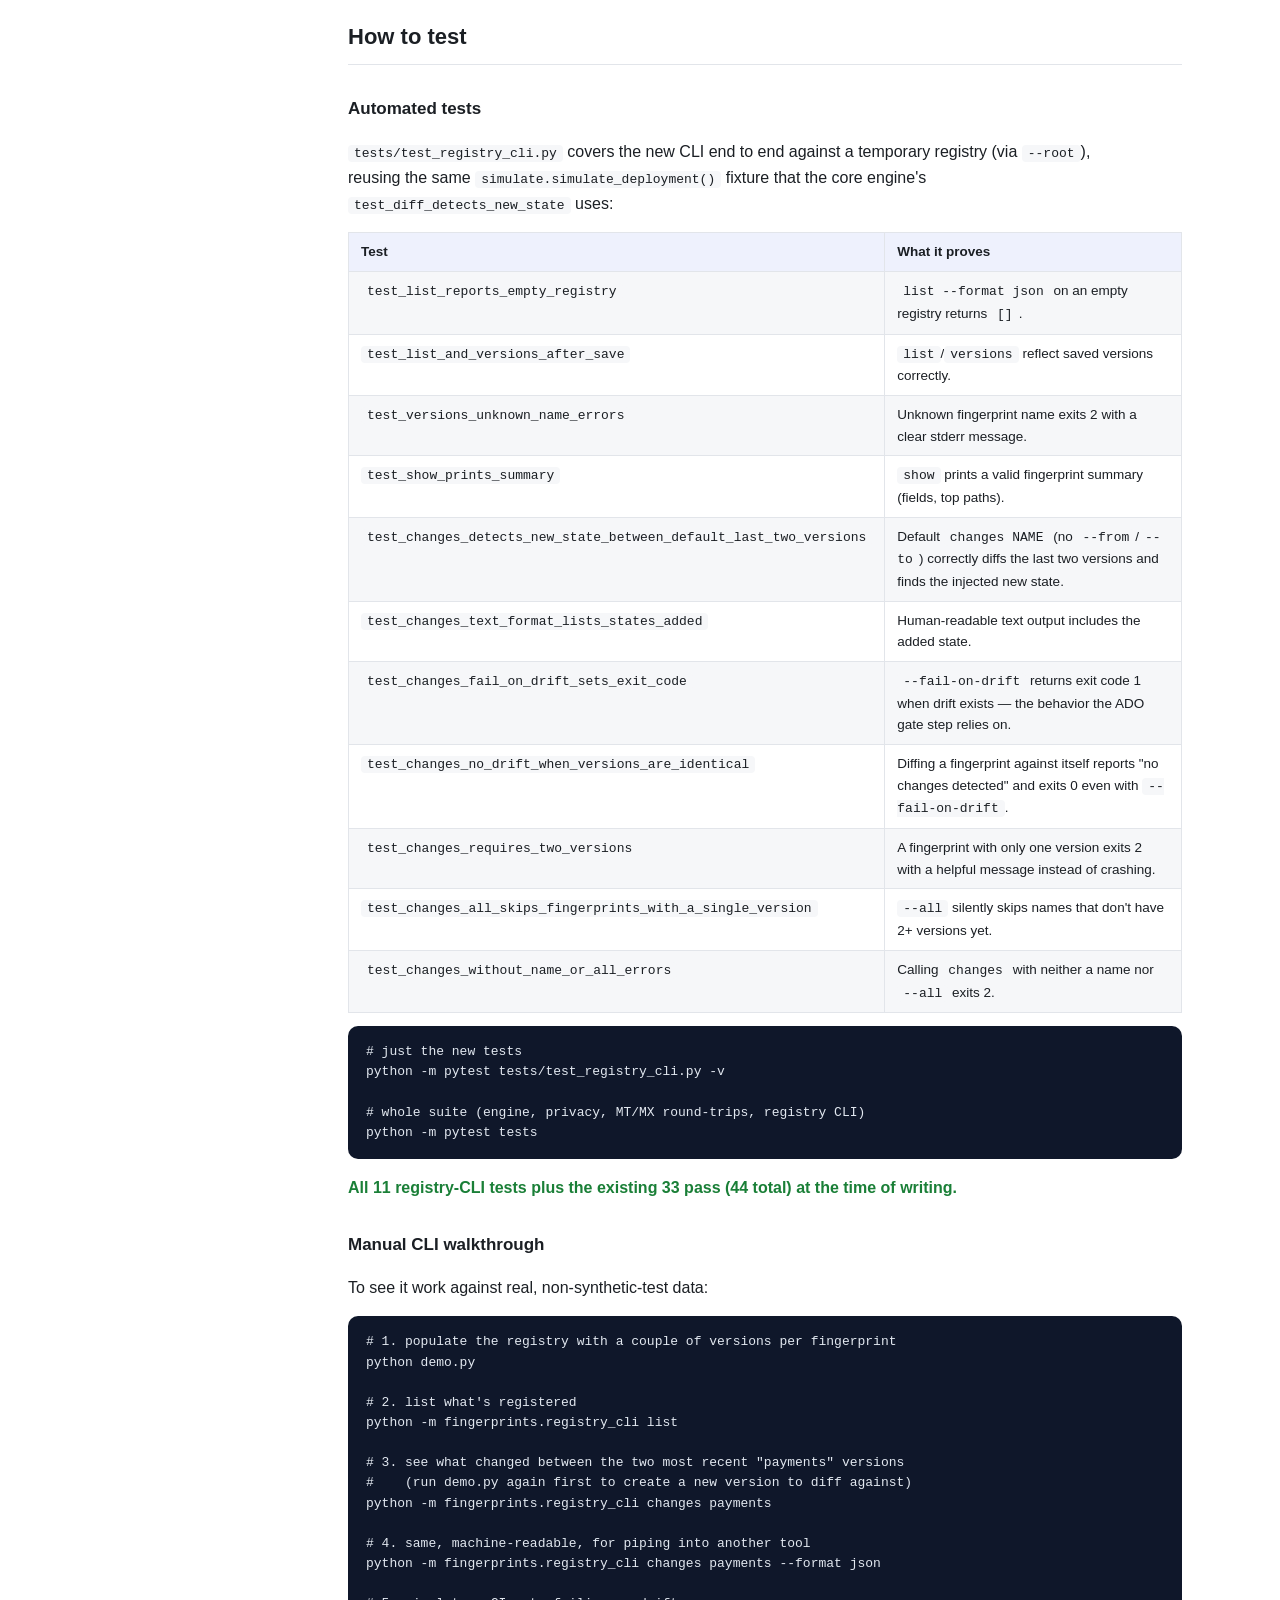
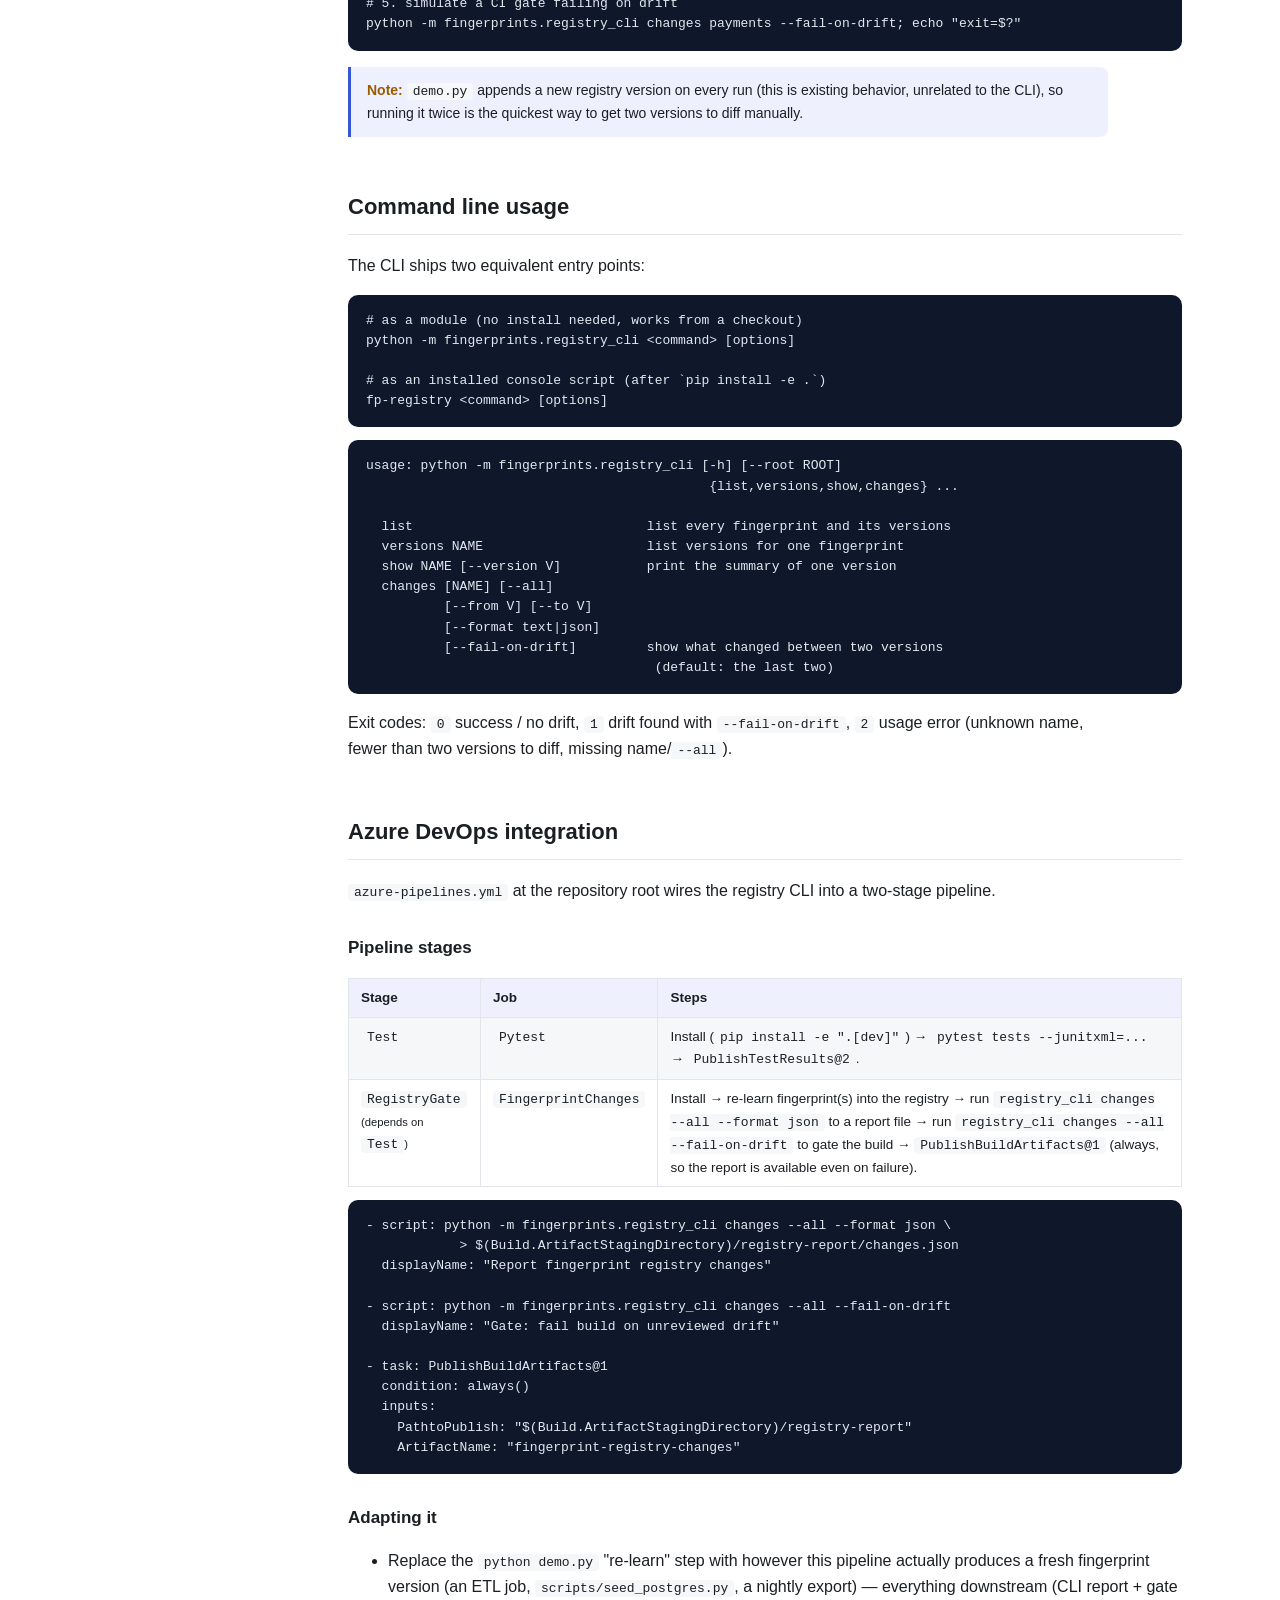
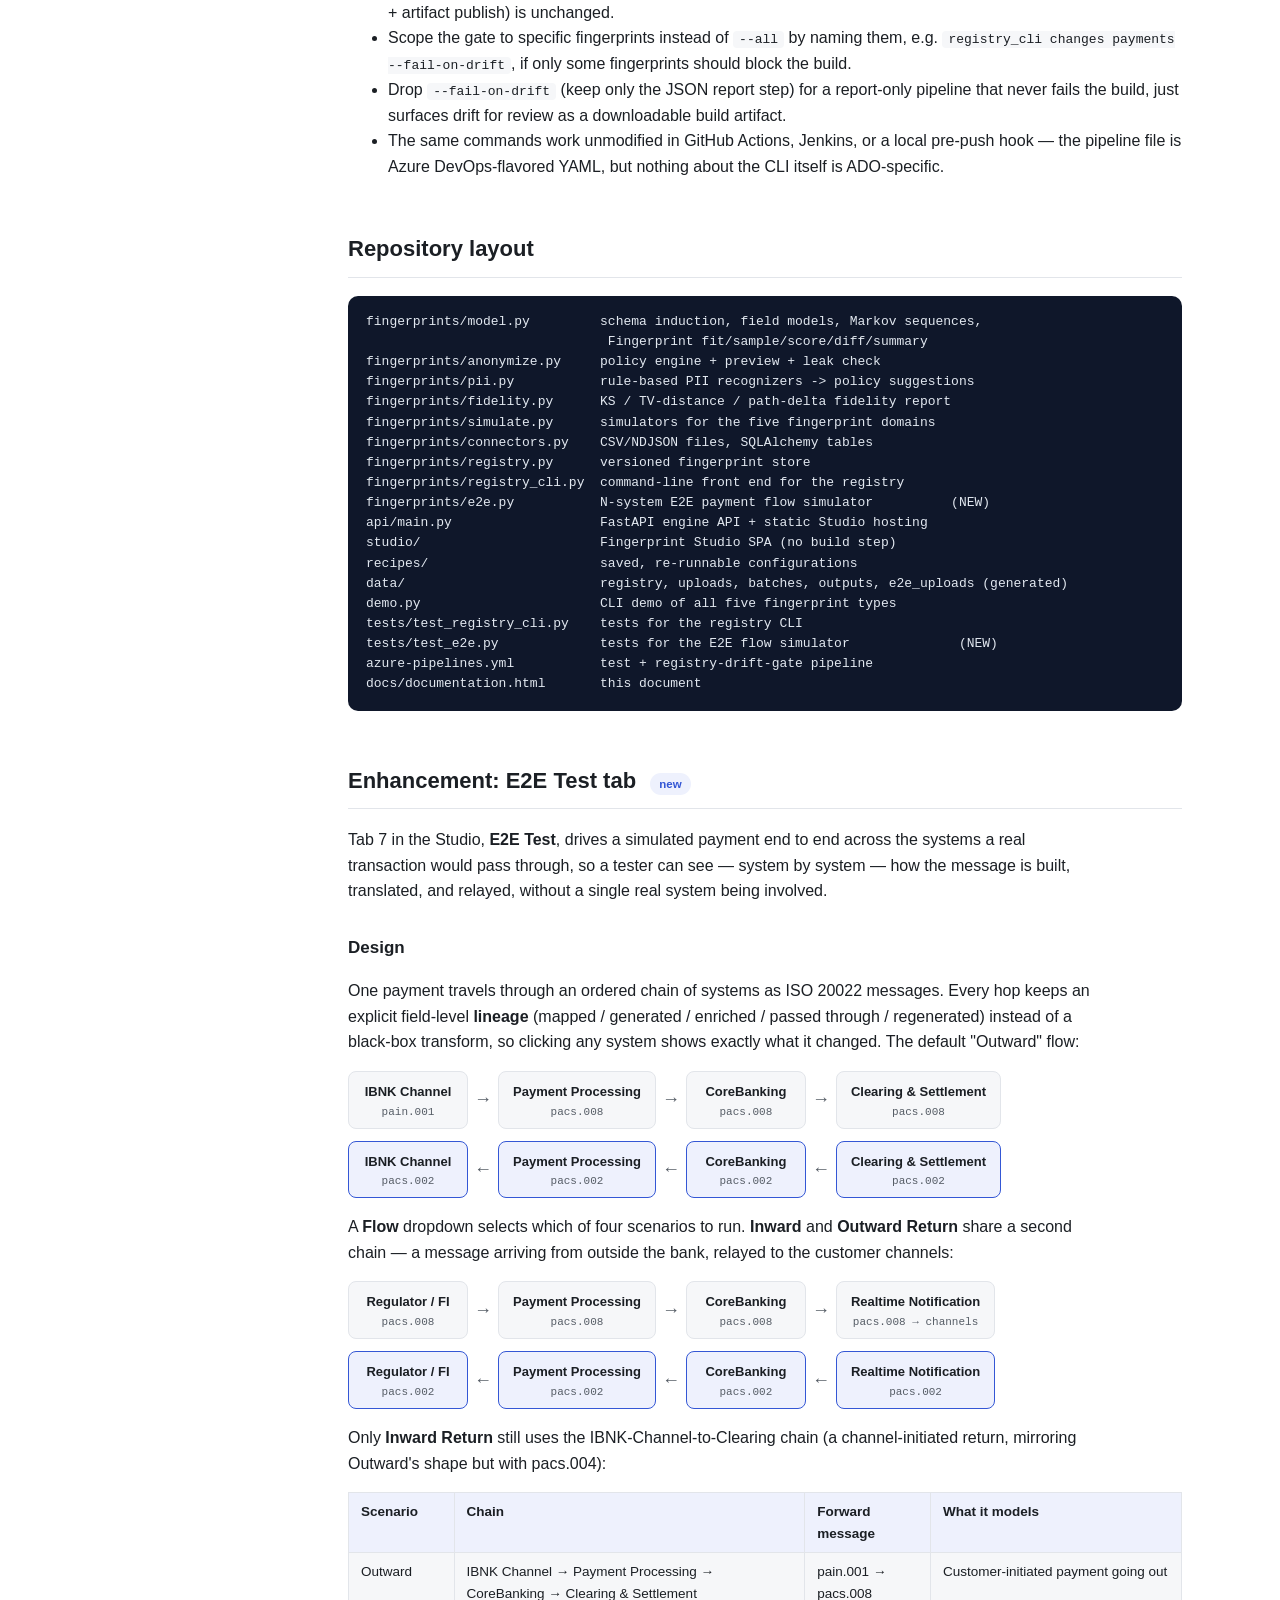
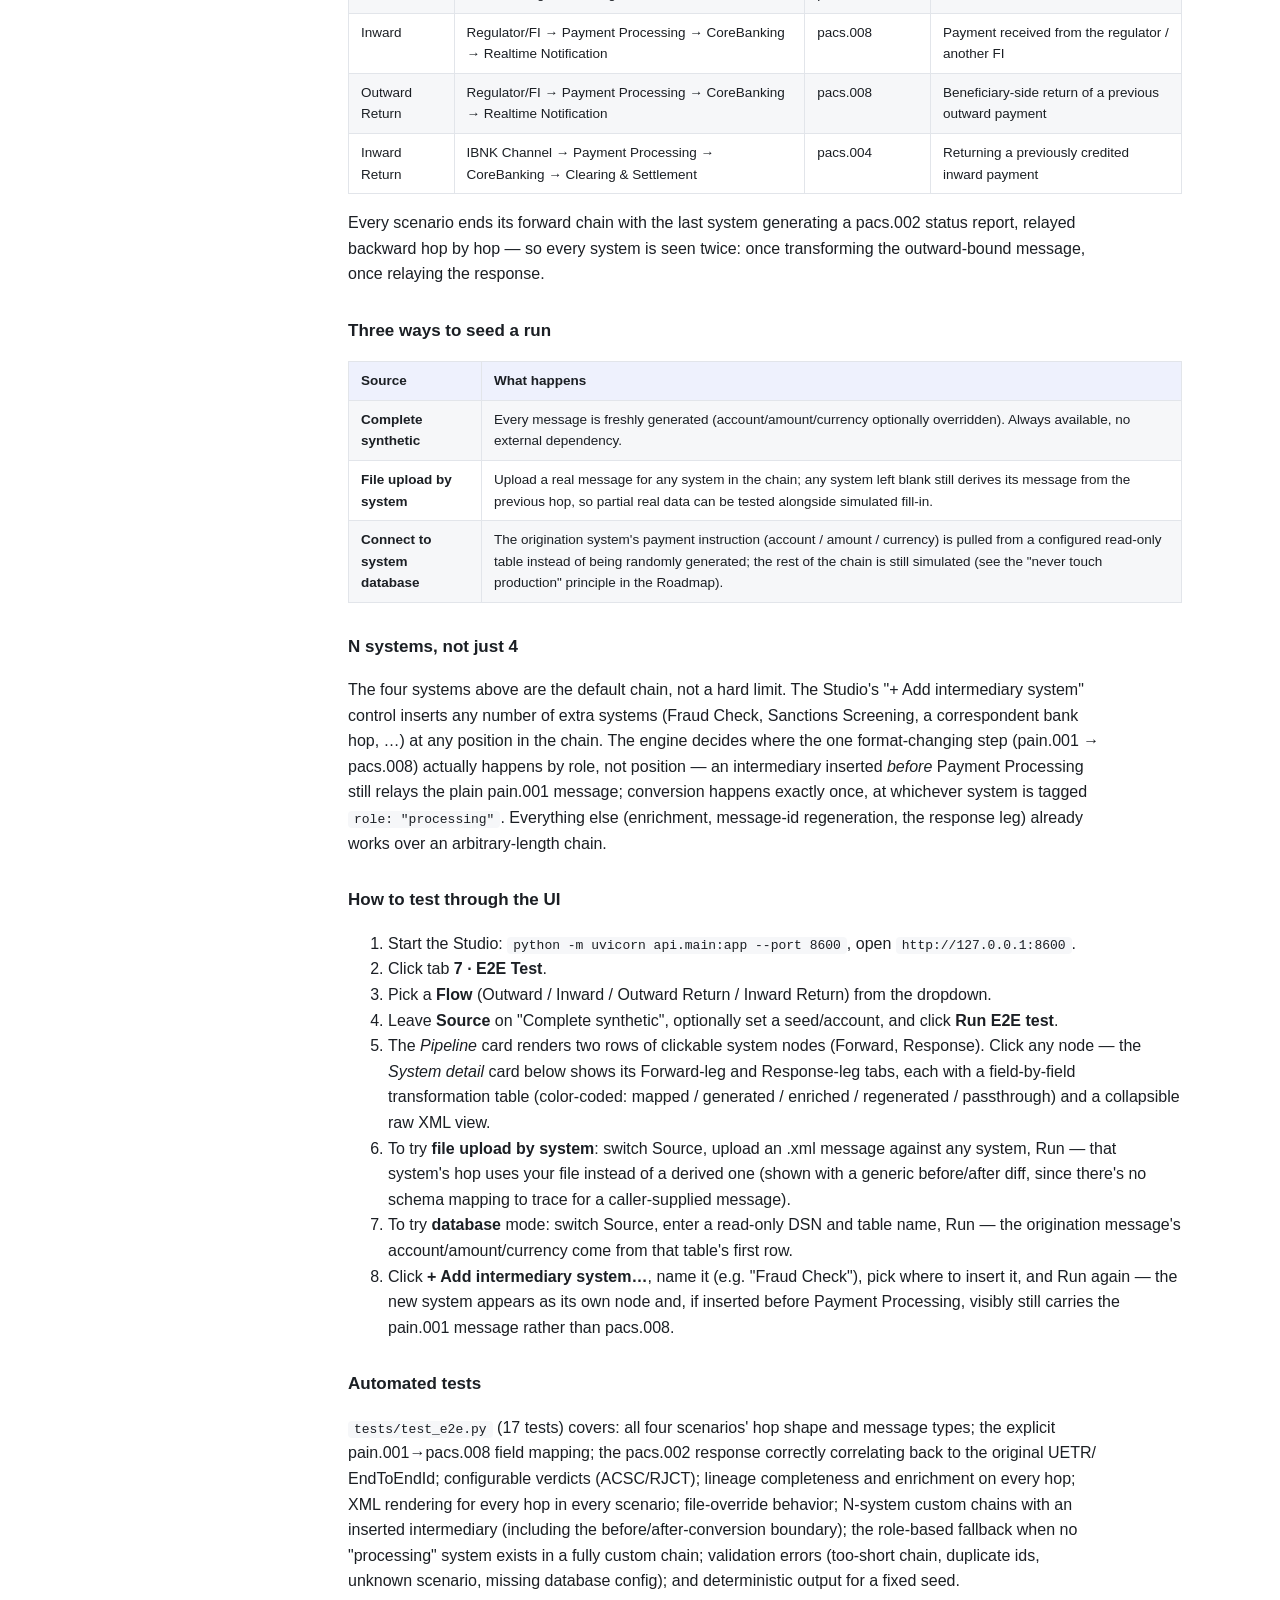
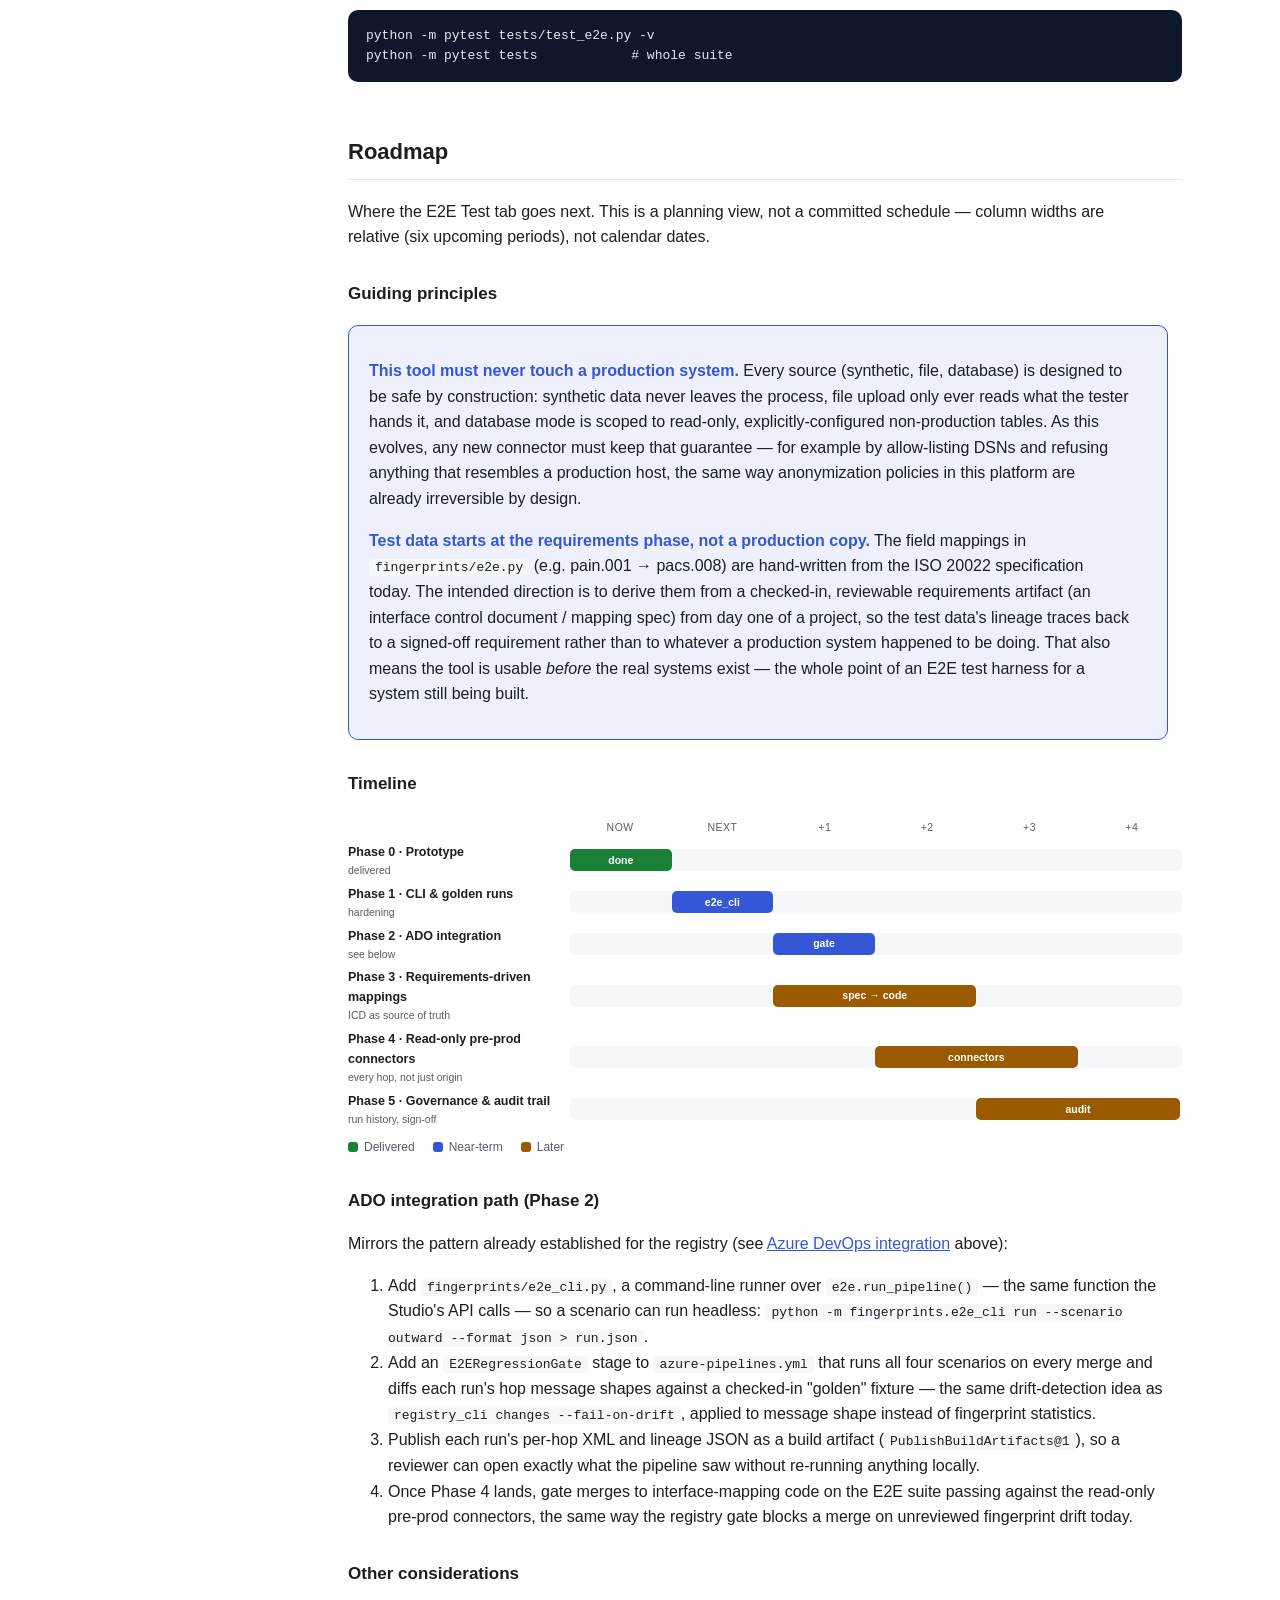
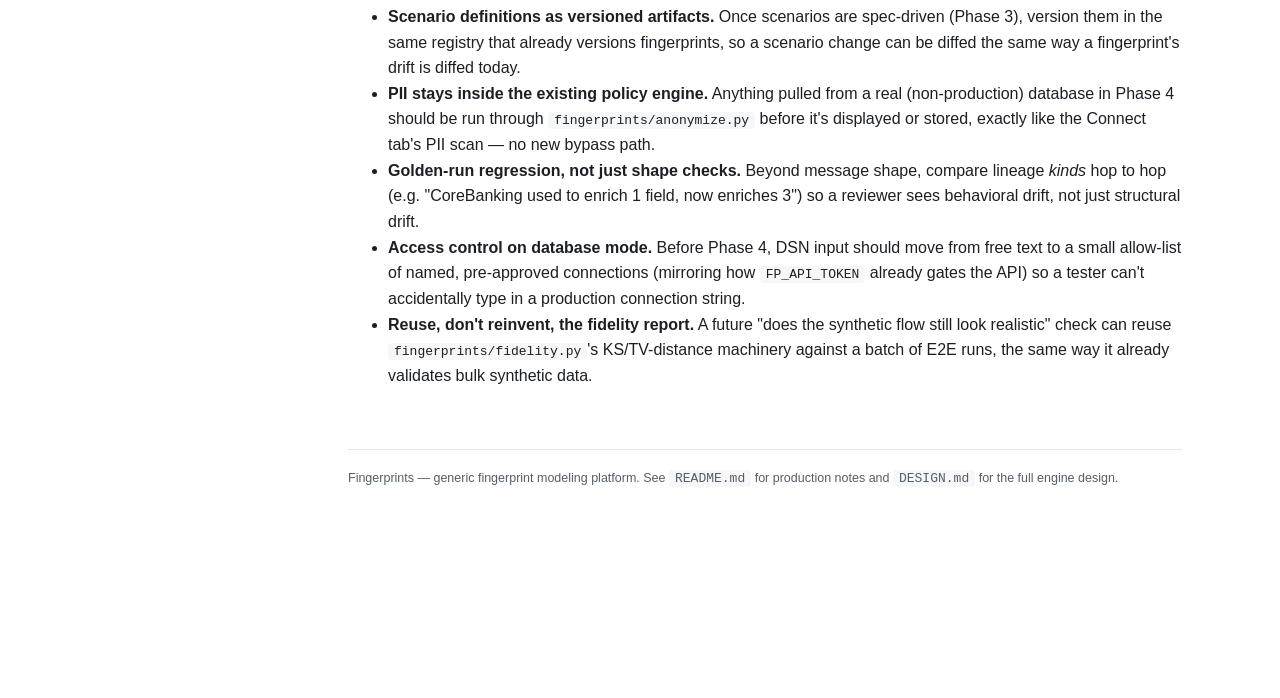
==== commit 34f1afb8: "Add E2E Test tab: N-system payment flow simulator with field-level lineage New "E2E Test" tab drives" ====
--- a/docs/documentation.html
+++ b/docs/documentation.html
@@ -96,6 +96,49 @@
     nav.toc{display:none;}
     main{padding:28px 20px 80px;}
   }
+
+  /* ------------------------------------------------------------- e2e flow */
+  .flow-diagram{display:flex; flex-wrap:wrap; align-items:center; gap:6px; margin:16px 0;}
+  .flow-node{
+    border:1.5px solid var(--border); border-radius:8px; padding:10px 14px;
+    background:var(--bg-alt); font-size:13px; font-weight:600; text-align:center; min-width:120px;
+  }
+  .flow-node .fmt{display:block; font:500 11px ui-monospace,Consolas,monospace; color:var(--text-dim); margin-top:3px;}
+  .flow-arrow{color:var(--text-dim); font-size:18px;}
+  .flow-row{display:flex; flex-wrap:wrap; align-items:center; gap:6px;}
+  .flow-row.response .flow-node{border-color:var(--accent); background:var(--accent-dim);}
+  .principle{
+    border:1.5px solid var(--accent); background:var(--accent-dim); border-radius:10px;
+    padding:16px 20px; margin:18px 0; max-width:820px;
+  }
+  .principle b{color:var(--accent);}
+
+  /* ----------------------------------------------------------------- gantt */
+  .gantt{ margin: 20px 0 8px; max-width: 920px; }
+  .gantt-scale{
+    display:grid; grid-template-columns: 220px repeat(6, 1fr); gap:2px;
+    font-size:10.5px; text-transform:uppercase; letter-spacing:.05em; color:var(--text-dim);
+    margin-bottom:4px;
+  }
+  .gantt-scale div{text-align:center; padding:2px 0;}
+  .gantt-scale div:first-child{text-align:left;}
+  .gantt-row{
+    display:grid; grid-template-columns: 220px repeat(6, 1fr); gap:2px; align-items:center;
+    margin-bottom:5px;
+  }
+  .gantt-row .label{font-size:12.5px; font-weight:600; padding-right:8px;}
+  .gantt-row .label small{display:block; font-weight:400; color:var(--text-dim); font-size:10.5px;}
+  .gantt-track{grid-column: 2 / span 6; position:relative; height:22px; background:var(--bg-alt); border-radius:5px;}
+  .gantt-bar{
+    position:absolute; top:0; height:100%; border-radius:5px; color:#fff; font-size:10.5px;
+    font-weight:700; display:flex; align-items:center; justify-content:center; white-space:nowrap; overflow:hidden;
+  }
+  .gantt-bar.done{background:var(--ok);}
+  .gantt-bar.next{background:var(--accent);}
+  .gantt-bar.later{background:var(--warn);}
+  .gantt-legend{display:flex; gap:18px; font-size:12px; color:var(--text-dim); margin:10px 0 0;}
+  .gantt-legend span{display:inline-flex; align-items:center; gap:6px;}
+  .gantt-legend i{width:10px; height:10px; border-radius:3px; display:inline-block;}
 </style>
 </head>
 <body>
@@ -125,6 +168,17 @@
       <li class="sub"><a href="#ado-pipeline">Pipeline stages</a></li>
       <li class="sub"><a href="#ado-adapt">Adapting it</a></li>
       <li><a href="#layout">Repository layout</a></li>
+      <li><a href="#e2e">Enhancement: E2E Test tab</a></li>
+      <li class="sub"><a href="#e2e-design">Design</a></li>
+      <li class="sub"><a href="#e2e-sources">Three ways to seed a run</a></li>
+      <li class="sub"><a href="#e2e-n-systems">N systems &amp; intermediaries</a></li>
+      <li class="sub"><a href="#e2e-ui-test">How to test through the UI</a></li>
+      <li class="sub"><a href="#e2e-automated-tests">Automated tests</a></li>
+      <li><a href="#roadmap">Roadmap</a></li>
+      <li class="sub"><a href="#roadmap-principles">Guiding principles</a></li>
+      <li class="sub"><a href="#roadmap-gantt">Timeline</a></li>
+      <li class="sub"><a href="#roadmap-ado">ADO integration path</a></li>
+      <li class="sub"><a href="#roadmap-other">Other considerations</a></li>
     </ul>
   </nav>
 
@@ -435,15 +489,262 @@
 fingerprints/simulate.py      simulators for the five fingerprint domains
 fingerprints/connectors.py    CSV/NDJSON files, SQLAlchemy tables
 fingerprints/registry.py      versioned fingerprint store
-fingerprints/registry_cli.py  command-line front end for the registry  (NEW)
+fingerprints/registry_cli.py  command-line front end for the registry
+fingerprints/e2e.py           N-system E2E payment flow simulator          (NEW)
 api/main.py                   FastAPI engine API + static Studio hosting
 studio/                       Fingerprint Studio SPA (no build step)
 recipes/                      saved, re-runnable configurations
-data/                         registry, uploads, batches, outputs (generated)
+data/                         registry, uploads, batches, outputs, e2e_uploads (generated)
 demo.py                       CLI demo of all five fingerprint types
-tests/test_registry_cli.py    tests for the registry CLI                (NEW)
-azure-pipelines.yml           test + registry-drift-gate pipeline        (NEW)
-docs/documentation.html       this document                             (NEW)</code></pre>
+tests/test_registry_cli.py    tests for the registry CLI
+tests/test_e2e.py             tests for the E2E flow simulator              (NEW)
+azure-pipelines.yml           test + registry-drift-gate pipeline
+docs/documentation.html       this document</code></pre>
+    </section>
+
+    <section id="e2e">
+      <h2>Enhancement: E2E Test tab <span class="badge">new</span></h2>
+      <p>Tab 7 in the Studio, <strong>E2E Test</strong>, drives a simulated payment
+      end to end across the systems a real transaction would pass through, so a
+      tester can see — system by system — how the message is built, translated,
+      and relayed, without a single real system being involved.</p>
+
+      <h3 id="e2e-design">Design</h3>
+      <p>One payment travels through an ordered chain of systems as ISO 20022
+      messages. Every hop keeps an explicit field-level <strong>lineage</strong> (mapped /
+      generated / enriched / passed through / regenerated) instead of a black-box
+      transform, so clicking any system shows exactly what it changed. The default
+      "Outward" flow:</p>
+      <div class="flow-diagram">
+        <div class="flow-row">
+          <div class="flow-node">IBNK Channel<span class="fmt">pain.001</span></div>
+          <span class="flow-arrow">&rarr;</span>
+          <div class="flow-node">Payment Processing<span class="fmt">pacs.008</span></div>
+          <span class="flow-arrow">&rarr;</span>
+          <div class="flow-node">CoreBanking<span class="fmt">pacs.008</span></div>
+          <span class="flow-arrow">&rarr;</span>
+          <div class="flow-node">Clearing &amp; Settlement<span class="fmt">pacs.008</span></div>
+        </div>
+        <div class="flow-row response" style="margin-top:6px">
+          <div class="flow-node">IBNK Channel<span class="fmt">pacs.002</span></div>
+          <span class="flow-arrow">&larr;</span>
+          <div class="flow-node">Payment Processing<span class="fmt">pacs.002</span></div>
+          <span class="flow-arrow">&larr;</span>
+          <div class="flow-node">CoreBanking<span class="fmt">pacs.002</span></div>
+          <span class="flow-arrow">&larr;</span>
+          <div class="flow-node">Clearing &amp; Settlement<span class="fmt">pacs.002</span></div>
+        </div>
+      </div>
+      <p>A <strong>Flow</strong> dropdown selects which of four scenarios to run.
+      <strong>Inward</strong> and <strong>Outward Return</strong> share a second
+      chain — a message arriving from outside the bank, relayed to the customer
+      channels:</p>
+      <div class="flow-diagram">
+        <div class="flow-row">
+          <div class="flow-node">Regulator / FI<span class="fmt">pacs.008</span></div>
+          <span class="flow-arrow">&rarr;</span>
+          <div class="flow-node">Payment Processing<span class="fmt">pacs.008</span></div>
+          <span class="flow-arrow">&rarr;</span>
+          <div class="flow-node">CoreBanking<span class="fmt">pacs.008</span></div>
+          <span class="flow-arrow">&rarr;</span>
+          <div class="flow-node">Realtime Notification<span class="fmt">pacs.008 &rarr; channels</span></div>
+        </div>
+        <div class="flow-row response" style="margin-top:6px">
+          <div class="flow-node">Regulator / FI<span class="fmt">pacs.002</span></div>
+          <span class="flow-arrow">&larr;</span>
+          <div class="flow-node">Payment Processing<span class="fmt">pacs.002</span></div>
+          <span class="flow-arrow">&larr;</span>
+          <div class="flow-node">CoreBanking<span class="fmt">pacs.002</span></div>
+          <span class="flow-arrow">&larr;</span>
+          <div class="flow-node">Realtime Notification<span class="fmt">pacs.002</span></div>
+        </div>
+      </div>
+      <p>Only <strong>Inward Return</strong> still uses the IBNK-Channel-to-Clearing
+      chain (a channel-initiated return, mirroring Outward's shape but with pacs.004):</p>
+      <table>
+        <tr><th>Scenario</th><th>Chain</th><th>Forward message</th><th>What it models</th></tr>
+        <tr><td>Outward</td><td>IBNK Channel &rarr; Payment Processing &rarr; CoreBanking &rarr; Clearing &amp; Settlement</td><td>pain.001 &rarr; pacs.008</td><td>Customer-initiated payment going out</td></tr>
+        <tr><td>Inward</td><td>Regulator/FI &rarr; Payment Processing &rarr; CoreBanking &rarr; Realtime Notification</td><td>pacs.008</td><td>Payment received from the regulator / another FI</td></tr>
+        <tr><td>Outward Return</td><td>Regulator/FI &rarr; Payment Processing &rarr; CoreBanking &rarr; Realtime Notification</td><td>pacs.008</td><td>Beneficiary-side return of a previous outward payment</td></tr>
+        <tr><td>Inward Return</td><td>IBNK Channel &rarr; Payment Processing &rarr; CoreBanking &rarr; Clearing &amp; Settlement</td><td>pacs.004</td><td>Returning a previously credited inward payment</td></tr>
+      </table>
+      <p>Every scenario ends its forward chain with the last system generating a
+      pacs.002 status report, relayed backward hop by hop — so every system is
+      seen twice: once transforming the outward-bound message, once relaying the
+      response.</p>
+
+      <h3 id="e2e-sources">Three ways to seed a run</h3>
+      <table>
+        <tr><th>Source</th><th>What happens</th></tr>
+        <tr><td><strong>Complete synthetic</strong></td><td>Every message is freshly generated (account/amount/currency optionally overridden). Always available, no external dependency.</td></tr>
+        <tr><td><strong>File upload by system</strong></td><td>Upload a real message for any system in the chain; any system left blank still derives its message from the previous hop, so partial real data can be tested alongside simulated fill-in.</td></tr>
+        <tr><td><strong>Connect to system database</strong></td><td>The origination system's payment instruction (account / amount / currency) is pulled from a configured read-only table instead of being randomly generated; the rest of the chain is still simulated (see the "never touch production" principle in the Roadmap).</td></tr>
+      </table>
+
+      <h3 id="e2e-n-systems">N systems, not just 4</h3>
+      <p>The four systems above are the default chain, not a hard limit. The
+      Studio's "+ Add intermediary system" control inserts any number of extra
+      systems (Fraud Check, Sanctions Screening, a correspondent bank hop, &hellip;)
+      at any position in the chain. The engine decides where the one
+      format-changing step (pain.001 &rarr; pacs.008) actually happens by role, not
+      position — an intermediary inserted <em>before</em> Payment Processing still
+      relays the plain pain.001 message; conversion happens exactly once, at
+      whichever system is tagged <code>role: "processing"</code>. Everything else
+      (enrichment, message-id regeneration, the response leg) already works over
+      an arbitrary-length chain.</p>
+
+      <h3 id="e2e-ui-test">How to test through the UI</h3>
+      <ol>
+        <li>Start the Studio: <code>python -m uvicorn api.main:app --port 8600</code>, open
+        <code>http://127.0.0.1:8600</code>.</li>
+        <li>Click tab <strong>7 &middot; E2E Test</strong>.</li>
+        <li>Pick a <strong>Flow</strong> (Outward / Inward / Outward Return / Inward Return)
+        from the dropdown.</li>
+        <li>Leave <strong>Source</strong> on "Complete synthetic", optionally set a
+        seed/account, and click <strong>Run E2E test</strong>.</li>
+        <li>The <em>Pipeline</em> card renders two rows of clickable system nodes
+        (Forward, Response). Click any node — the <em>System detail</em> card below
+        shows its Forward-leg and Response-leg tabs, each with a field-by-field
+        transformation table (color-coded: mapped / generated / enriched /
+        regenerated / passthrough) and a collapsible raw XML view.</li>
+        <li>To try <strong>file upload by system</strong>: switch Source, upload an
+        .xml message against any system, Run — that system's hop uses your file
+        instead of a derived one (shown with a generic before/after diff, since
+        there's no schema mapping to trace for a caller-supplied message).</li>
+        <li>To try <strong>database</strong> mode: switch Source, enter a read-only DSN
+        and table name, Run — the origination message's account/amount/currency
+        come from that table's first row.</li>
+        <li>Click <strong>+ Add intermediary system&hellip;</strong>, name it (e.g. "Fraud
+        Check"), pick where to insert it, and Run again — the new system appears
+        as its own node and, if inserted before Payment Processing, visibly still
+        carries the pain.001 message rather than pacs.008.</li>
+      </ol>
+
+      <h3 id="e2e-automated-tests">Automated tests</h3>
+      <p><code>tests/test_e2e.py</code> (17 tests) covers: all four scenarios' hop
+      shape and message types; the explicit pain.001&rarr;pacs.008 field mapping;
+      the pacs.002 response correctly correlating back to the original UETR/
+      EndToEndId; configurable verdicts (ACSC/RJCT); lineage completeness and
+      enrichment on every hop; XML rendering for every hop in every scenario;
+      file-override behavior; N-system custom chains with an inserted
+      intermediary (including the before/after-conversion boundary); the
+      role-based fallback when no "processing" system exists in a fully custom
+      chain; validation errors (too-short chain, duplicate ids, unknown
+      scenario, missing database config); and deterministic output for a fixed
+      seed.</p>
+      <pre><code>python -m pytest tests/test_e2e.py -v
+python -m pytest tests            # whole suite</code></pre>
+    </section>
+
+    <section id="roadmap">
+      <h2>Roadmap</h2>
+      <p>Where the E2E Test tab goes next. This is a planning view, not a
+      committed schedule — column widths are relative (six upcoming periods),
+      not calendar dates.</p>
+
+      <h3 id="roadmap-principles">Guiding principles</h3>
+      <div class="principle">
+        <p><b>This tool must never touch a production system.</b> Every source
+        (synthetic, file, database) is designed to be safe by construction: synthetic
+        data never leaves the process, file upload only ever reads what the tester
+        hands it, and database mode is scoped to read-only, explicitly-configured
+        non-production tables. As this evolves, any new connector must keep that
+        guarantee — for example by allow-listing DSNs and refusing anything that
+        resembles a production host, the same way anonymization policies in this
+        platform are already irreversible by design.</p>
+        <p style="margin-top:10px"><b>Test data starts at the requirements phase, not
+        a production copy.</b> The field mappings in <code>fingerprints/e2e.py</code>
+        (e.g. pain.001 &rarr; pacs.008) are hand-written from the ISO 20022
+        specification today. The intended direction is to derive them from a
+        checked-in, reviewable requirements artifact (an interface control
+        document / mapping spec) from day one of a project, so the test data's
+        lineage traces back to a signed-off requirement rather than to whatever a
+        production system happened to be doing. That also means the tool is usable
+        <em>before</em> the real systems exist — the whole point of an E2E test
+        harness for a system still being built.</p>
+      </div>
+
+      <h3 id="roadmap-gantt">Timeline</h3>
+      <div class="gantt">
+        <div class="gantt-scale">
+          <div></div><div>Now</div><div>Next</div><div>+1</div><div>+2</div><div>+3</div><div>+4</div>
+        </div>
+        <div class="gantt-row">
+          <div class="label">Phase 0 &middot; Prototype<br><small>delivered</small></div>
+          <div class="gantt-track"><div class="gantt-bar done" style="left:0%; width:16.6%">done</div></div>
+        </div>
+        <div class="gantt-row">
+          <div class="label">Phase 1 &middot; CLI &amp; golden runs<br><small>hardening</small></div>
+          <div class="gantt-track"><div class="gantt-bar next" style="left:16.6%; width:16.6%">e2e_cli</div></div>
+        </div>
+        <div class="gantt-row">
+          <div class="label">Phase 2 &middot; ADO integration<br><small>see below</small></div>
+          <div class="gantt-track"><div class="gantt-bar next" style="left:33.2%; width:16.6%">gate</div></div>
+        </div>
+        <div class="gantt-row">
+          <div class="label">Phase 3 &middot; Requirements-driven mappings<br><small>ICD as source of truth</small></div>
+          <div class="gantt-track"><div class="gantt-bar later" style="left:33.2%; width:33.2%">spec &rarr; code</div></div>
+        </div>
+        <div class="gantt-row">
+          <div class="label">Phase 4 &middot; Read-only pre-prod connectors<br><small>every hop, not just origin</small></div>
+          <div class="gantt-track"><div class="gantt-bar later" style="left:49.8%; width:33.2%">connectors</div></div>
+        </div>
+        <div class="gantt-row">
+          <div class="label">Phase 5 &middot; Governance &amp; audit trail<br><small>run history, sign-off</small></div>
+          <div class="gantt-track"><div class="gantt-bar later" style="left:66.4%; width:33.2%">audit</div></div>
+        </div>
+      </div>
+      <div class="gantt-legend">
+        <span><i style="background:var(--ok)"></i>Delivered</span>
+        <span><i style="background:var(--accent)"></i>Near-term</span>
+        <span><i style="background:var(--warn)"></i>Later</span>
+      </div>
+
+      <h3 id="roadmap-ado">ADO integration path (Phase 2)</h3>
+      <p>Mirrors the pattern already established for the registry (see
+      <a href="#ado">Azure DevOps integration</a> above):</p>
+      <ol>
+        <li>Add <code>fingerprints/e2e_cli.py</code>, a command-line runner over
+        <code>e2e.run_pipeline()</code> — the same function the Studio's API calls —
+        so a scenario can run headless: <code>python -m fingerprints.e2e_cli run
+        --scenario outward --format json &gt; run.json</code>.</li>
+        <li>Add an <code>E2ERegressionGate</code> stage to <code>azure-pipelines.yml</code>
+        that runs all four scenarios on every merge and diffs each run's hop
+        message shapes against a checked-in "golden" fixture — the same
+        drift-detection idea as <code>registry_cli changes --fail-on-drift</code>,
+        applied to message shape instead of fingerprint statistics.</li>
+        <li>Publish each run's per-hop XML and lineage JSON as a build artifact
+        (<code>PublishBuildArtifacts@1</code>), so a reviewer can open exactly what
+        the pipeline saw without re-running anything locally.</li>
+        <li>Once Phase 4 lands, gate merges to interface-mapping code on the E2E
+        suite passing against the read-only pre-prod connectors, the same way the
+        registry gate blocks a merge on unreviewed fingerprint drift today.</li>
+      </ol>
+
+      <h3 id="roadmap-other">Other considerations</h3>
+      <ul>
+        <li><strong>Scenario definitions as versioned artifacts.</strong> Once
+        scenarios are spec-driven (Phase 3), version them in the same registry
+        that already versions fingerprints, so a scenario change can be diffed
+        the same way a fingerprint's drift is diffed today.</li>
+        <li><strong>PII stays inside the existing policy engine.</strong> Anything
+        pulled from a real (non-production) database in Phase 4 should be run
+        through <code>fingerprints/anonymize.py</code> before it's displayed or
+        stored, exactly like the Connect tab's PII scan — no new bypass path.</li>
+        <li><strong>Golden-run regression, not just shape checks.</strong> Beyond
+        message shape, compare lineage <em>kinds</em> hop to hop (e.g. "CoreBanking
+        used to enrich 1 field, now enriches 3") so a reviewer sees behavioral
+        drift, not just structural drift.</li>
+        <li><strong>Access control on database mode.</strong> Before Phase 4, DSN
+        input should move from free text to a small allow-list of named,
+        pre-approved connections (mirroring how <code>FP_API_TOKEN</code> already
+        gates the API) so a tester can't accidentally type in a production
+        connection string.</li>
+        <li><strong>Reuse, don't reinvent, the fidelity report.</strong> A future
+        "does the synthetic flow still look realistic" check can reuse
+        <code>fingerprints/fidelity.py</code>'s KS/TV-distance machinery against a
+        batch of E2E runs, the same way it already validates bulk synthetic data.</li>
+      </ul>
     </section>
 
     <footer>
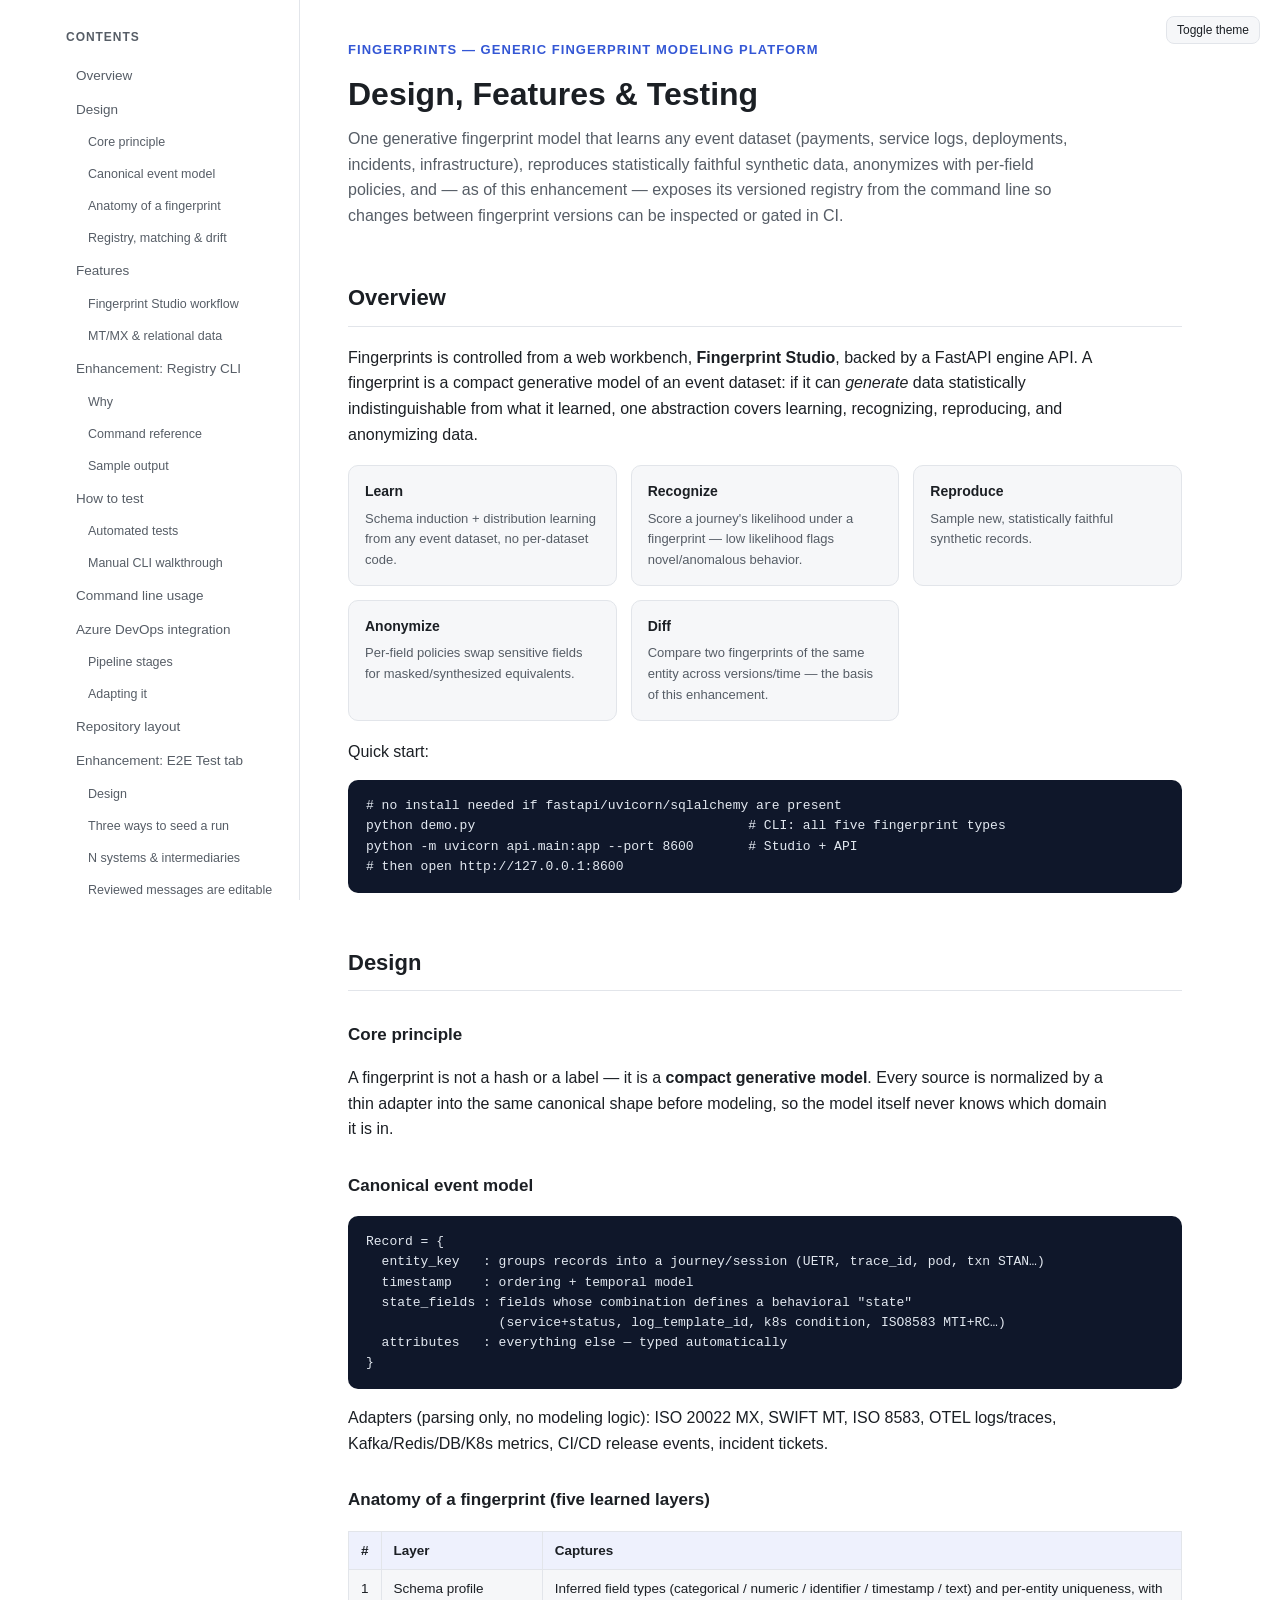
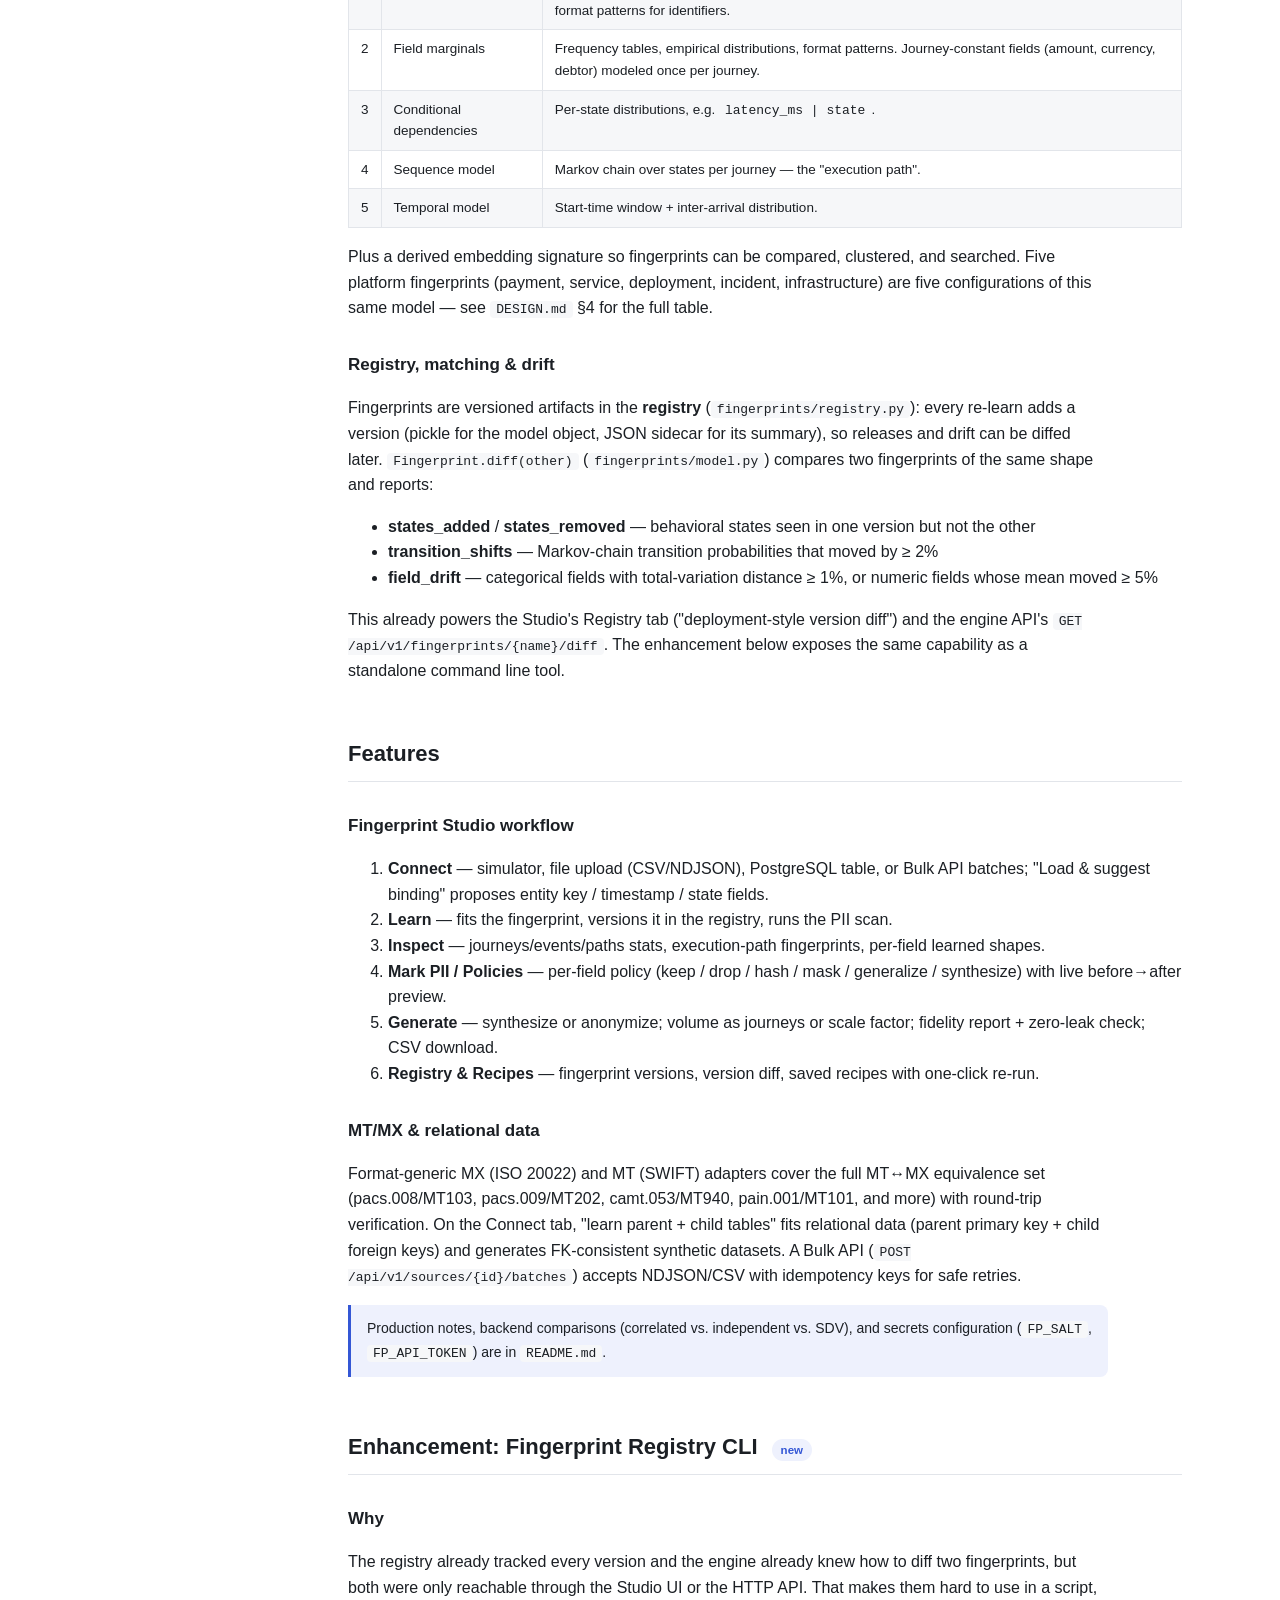
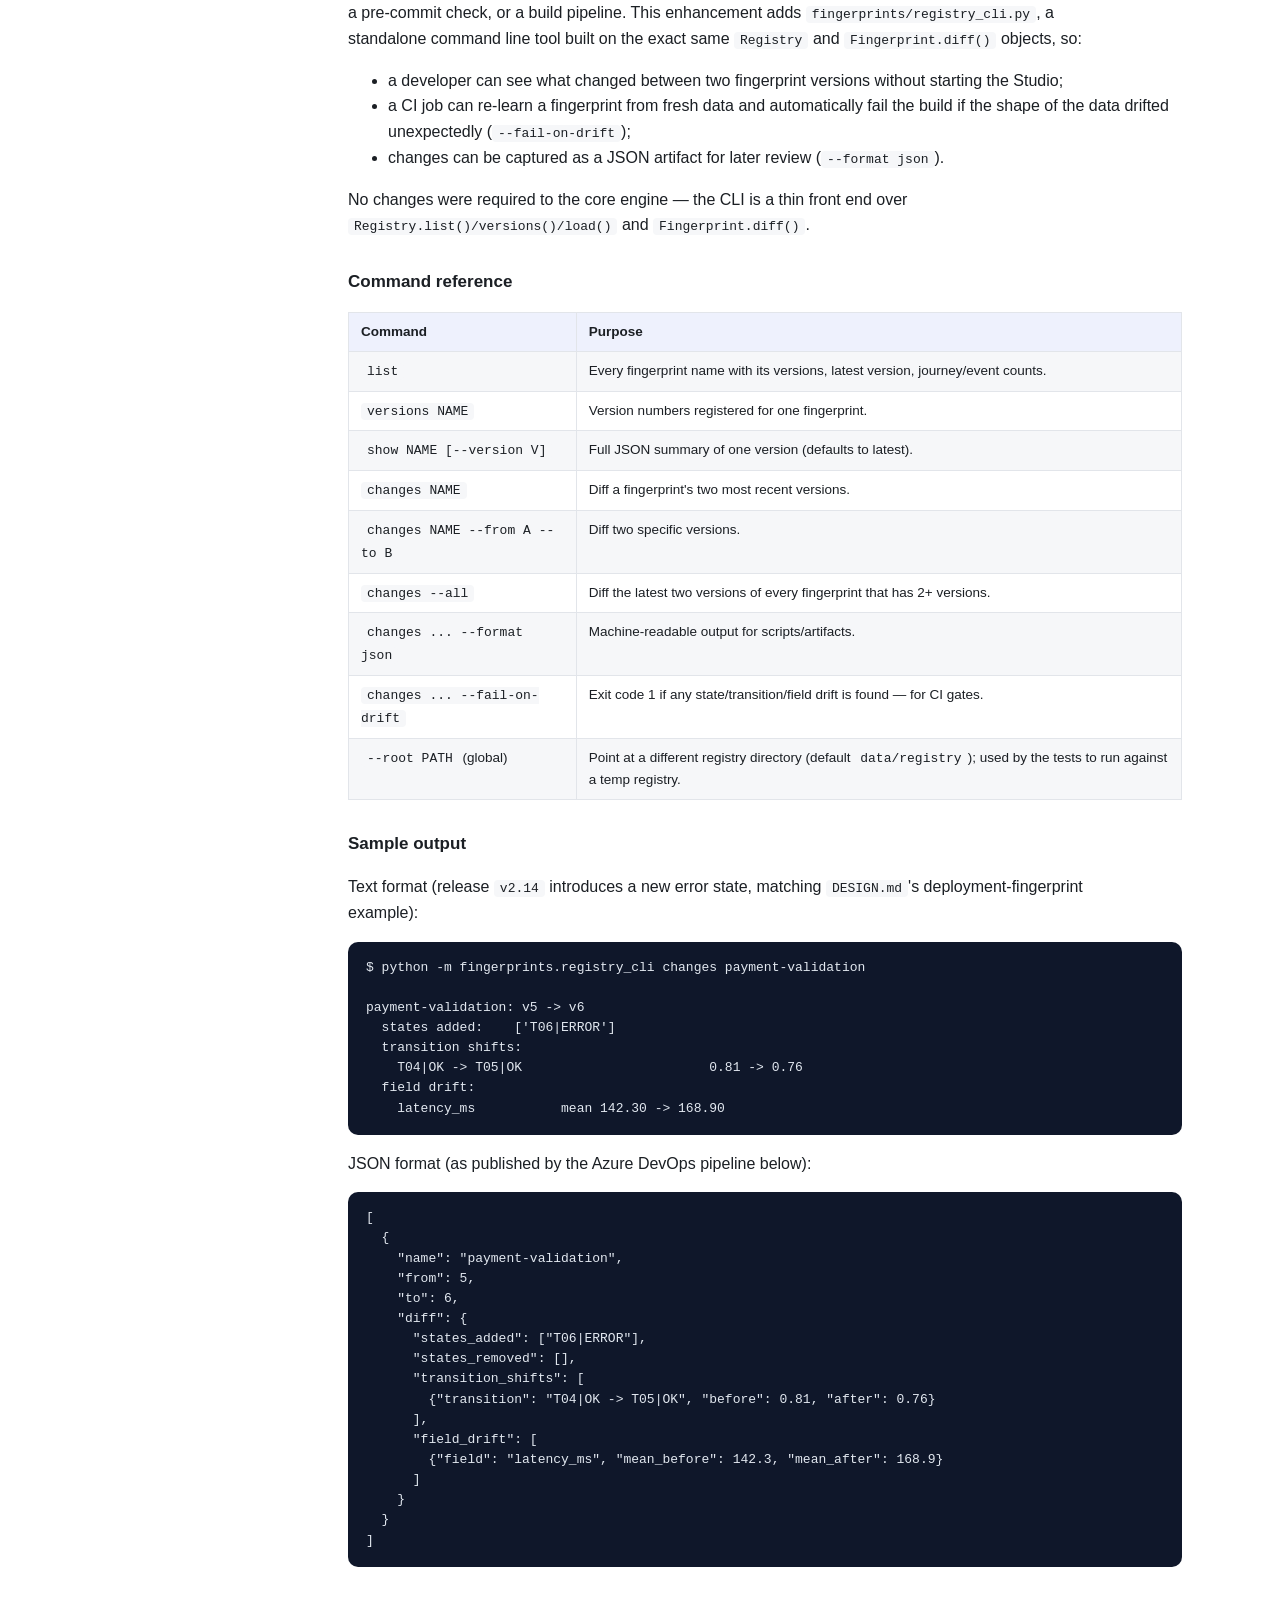
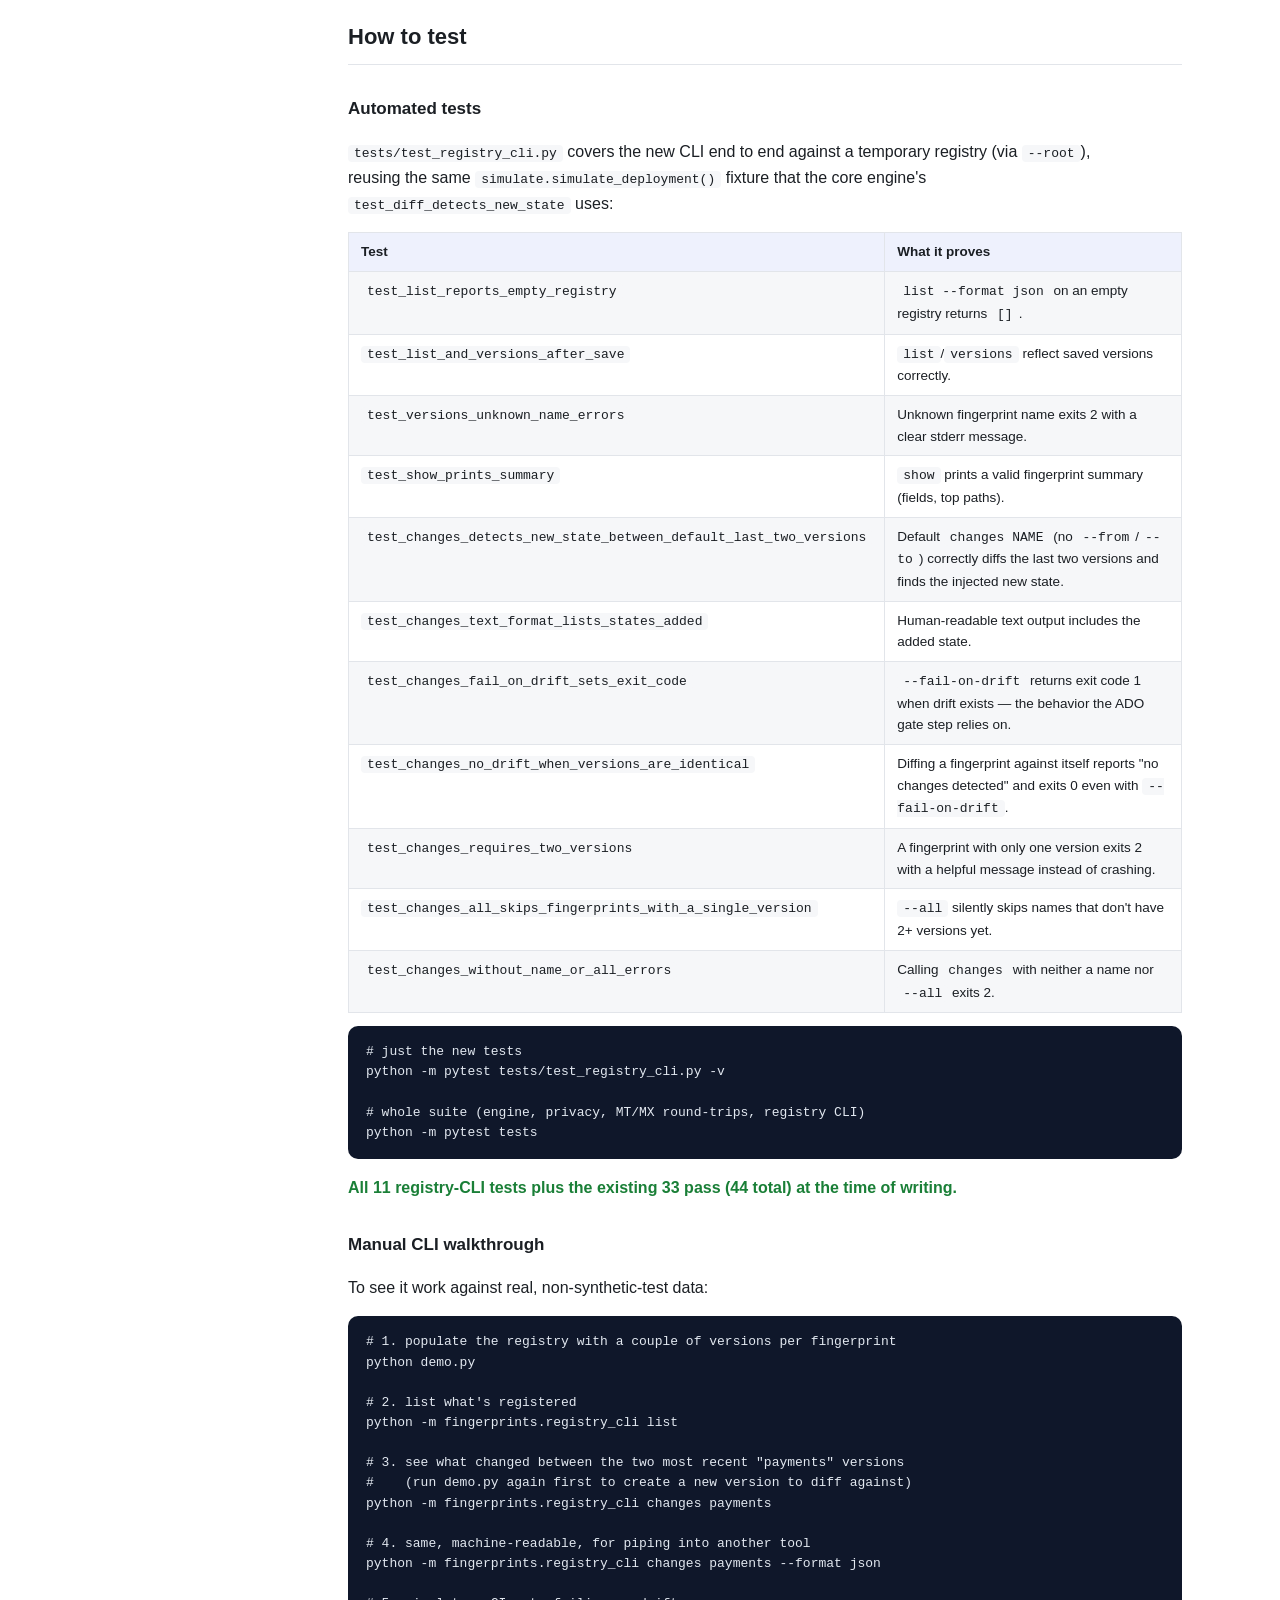
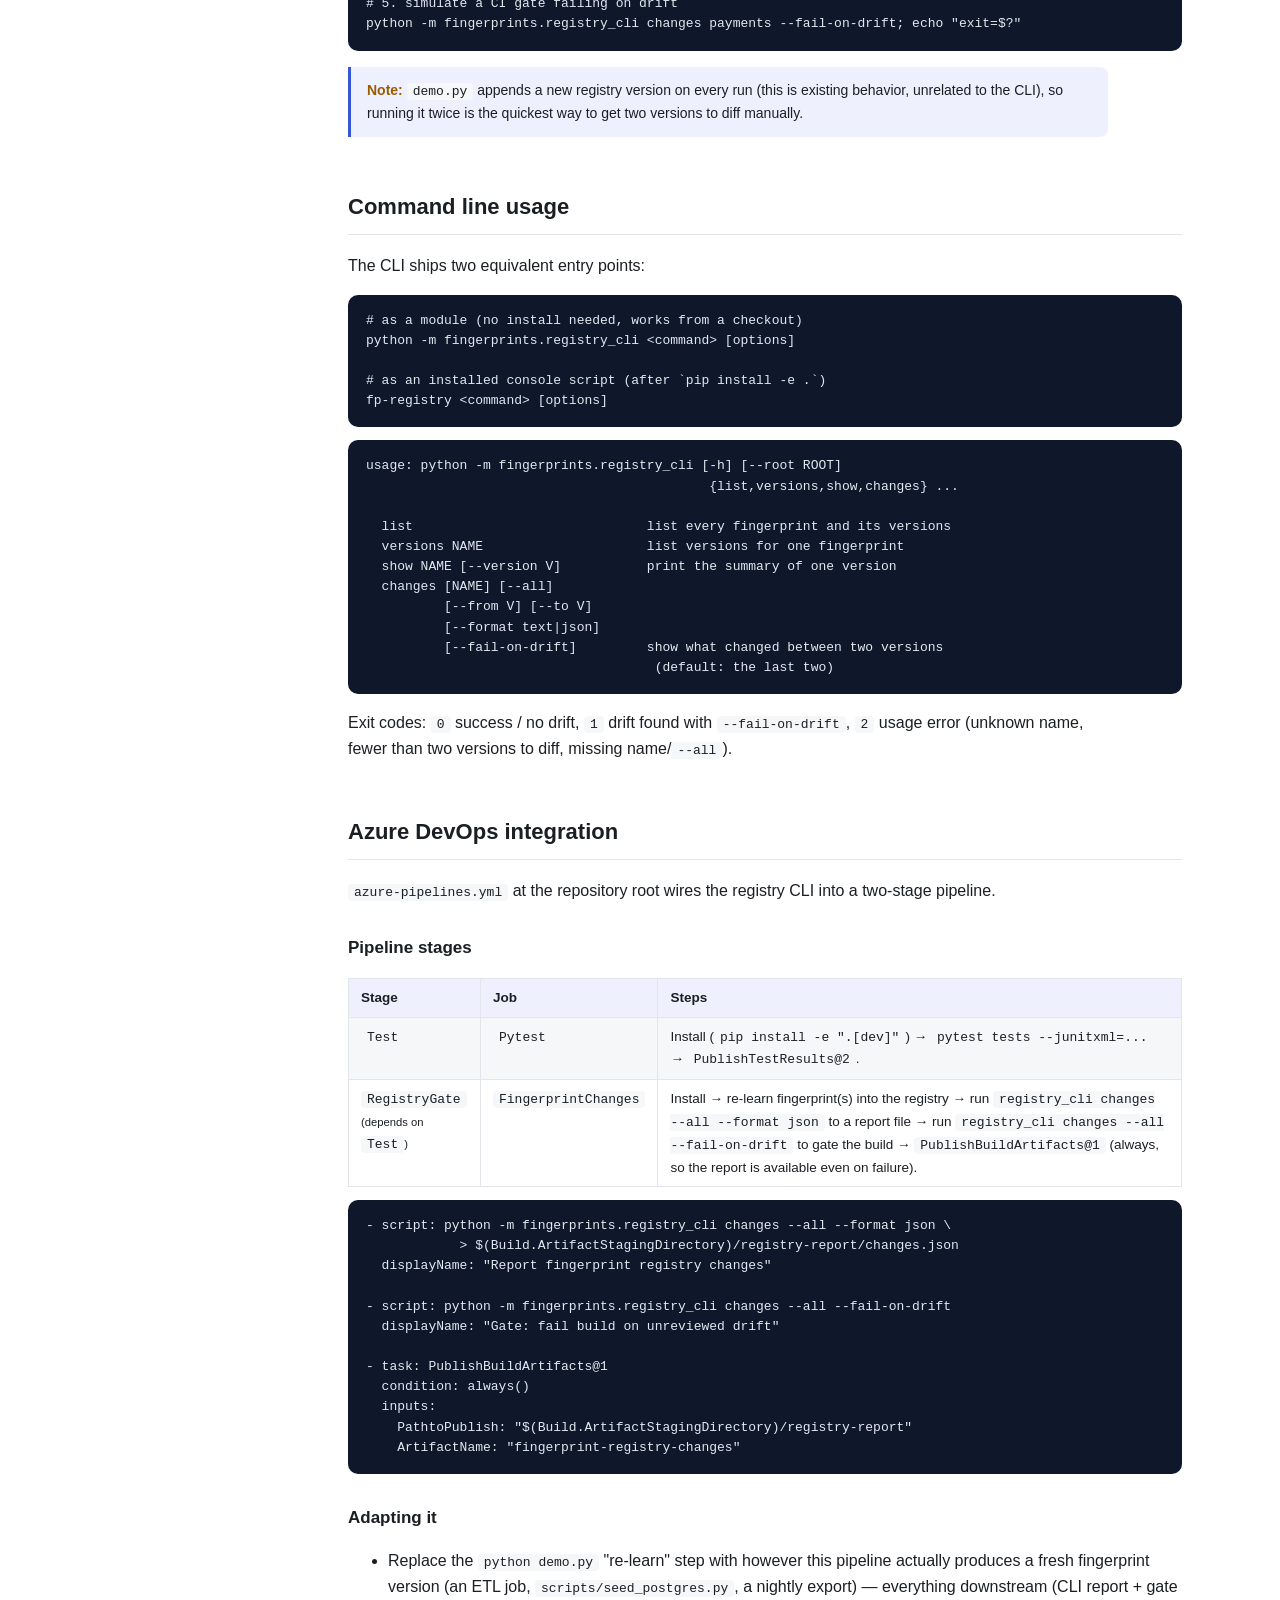
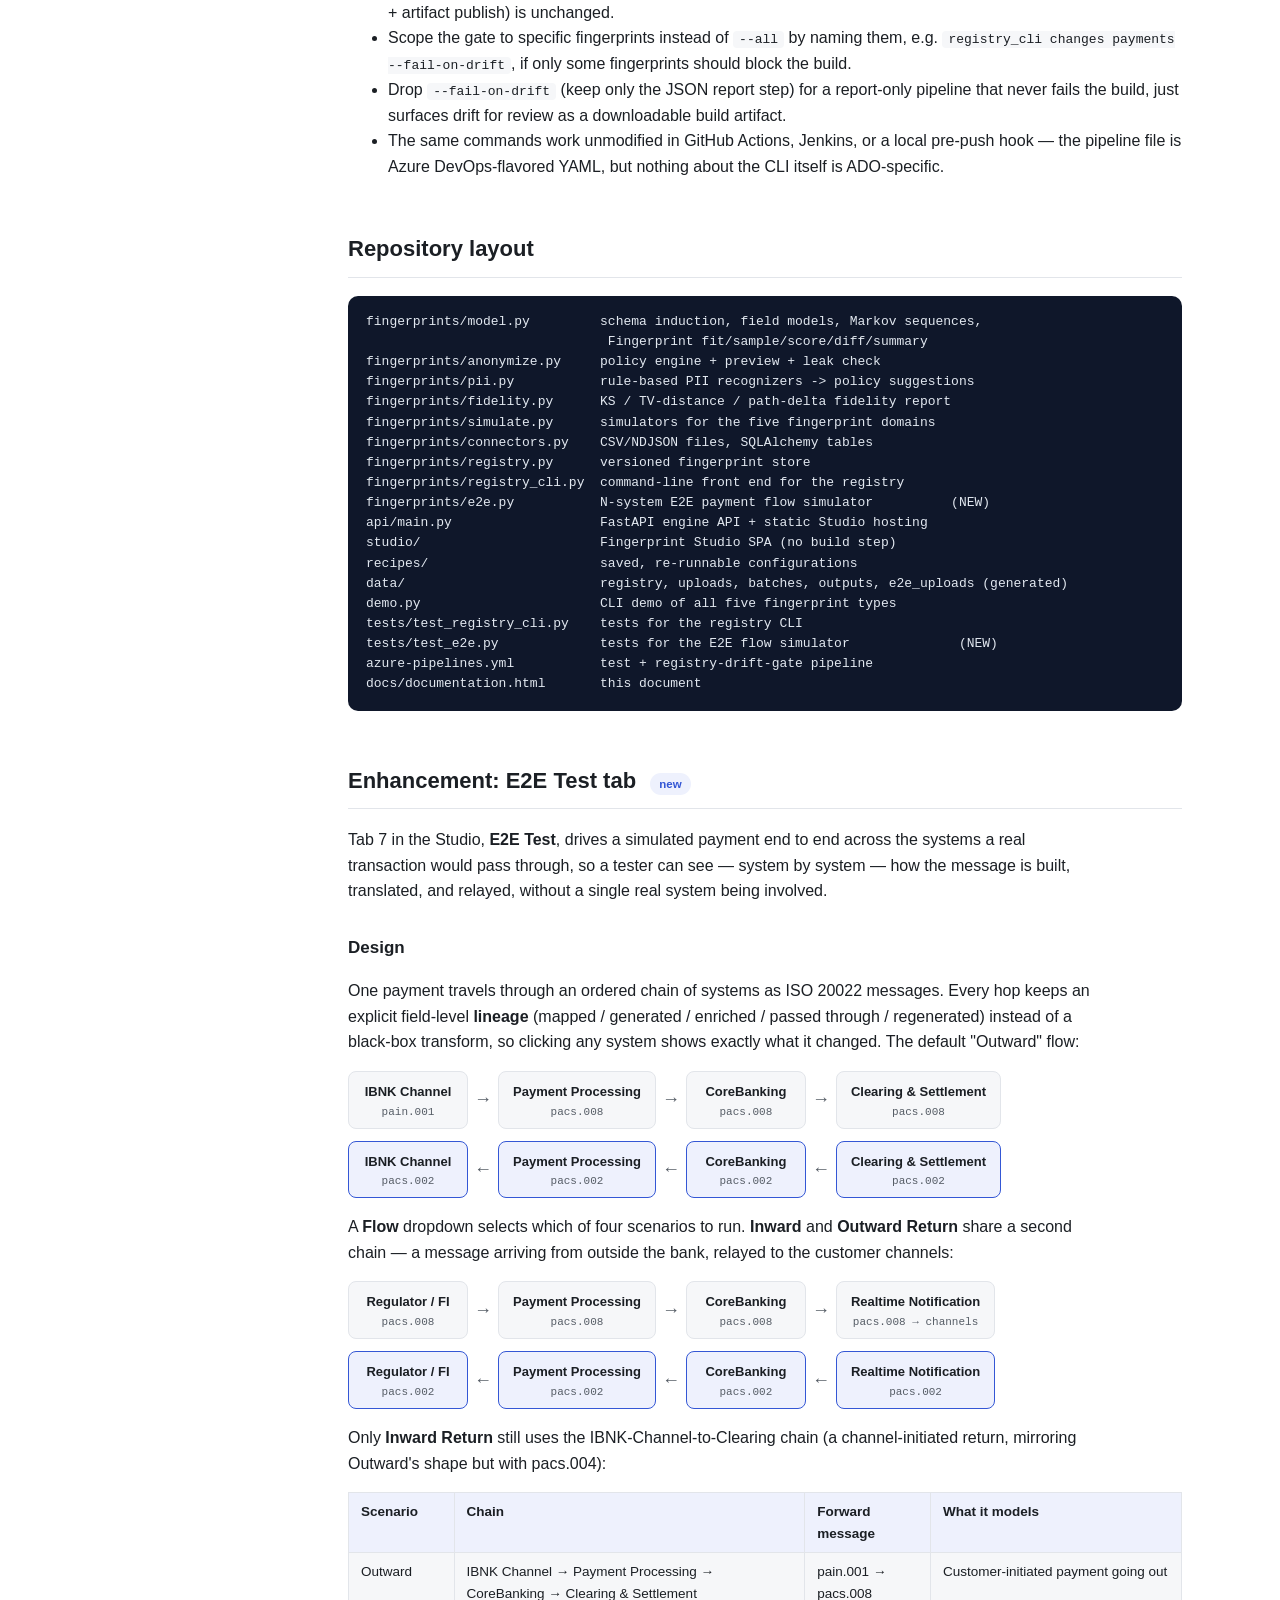
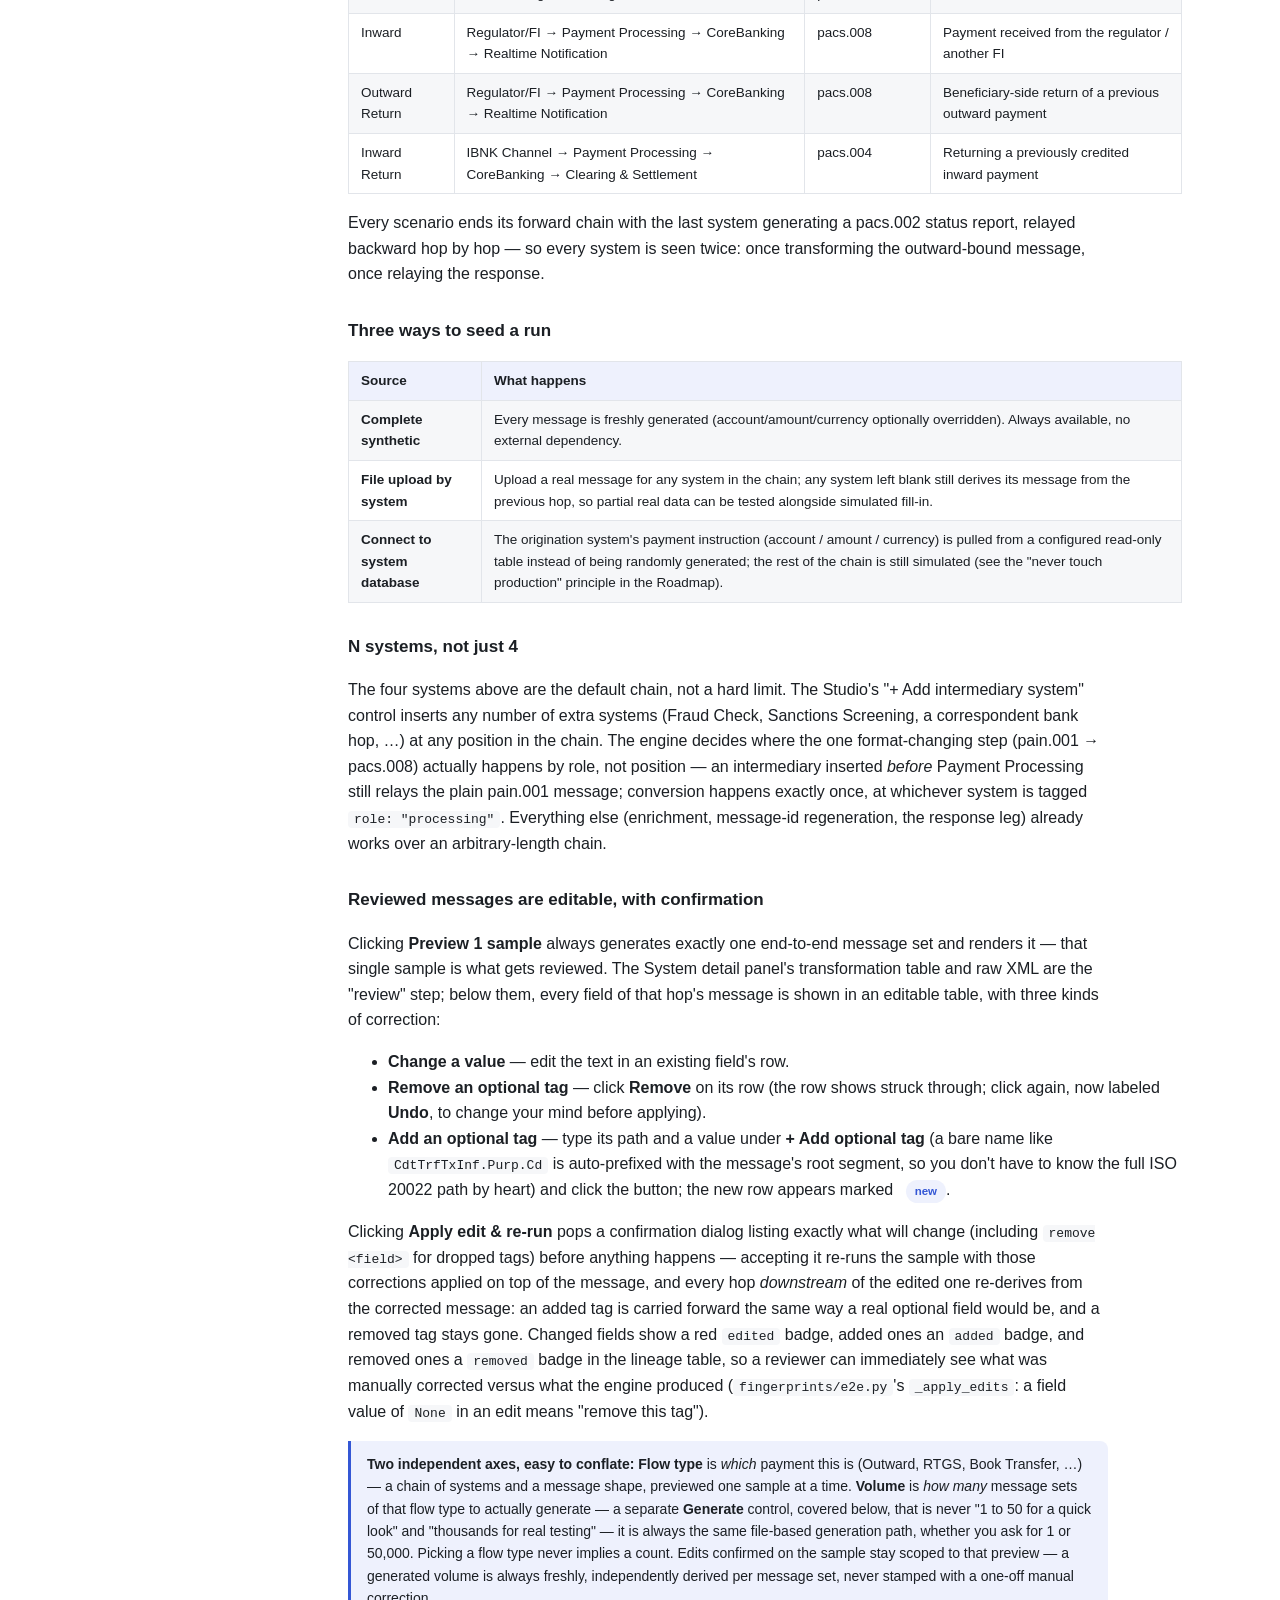
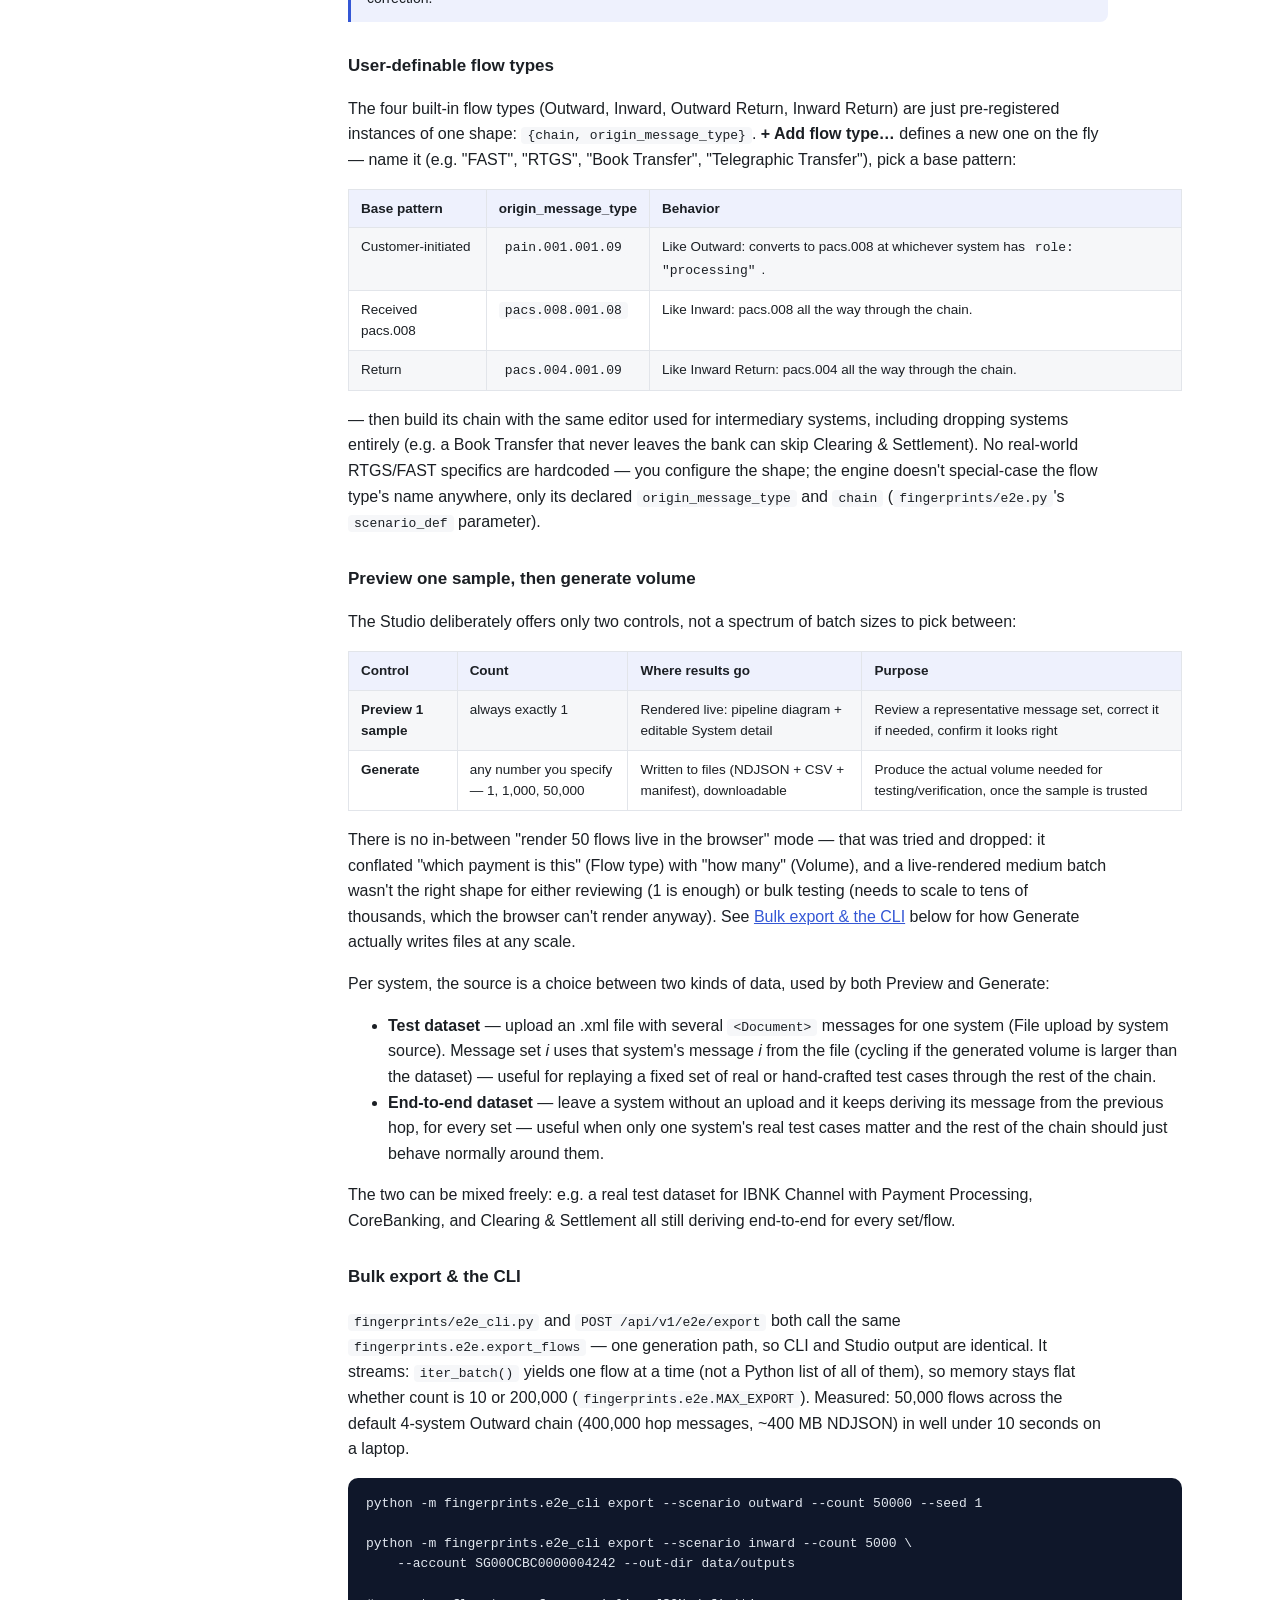
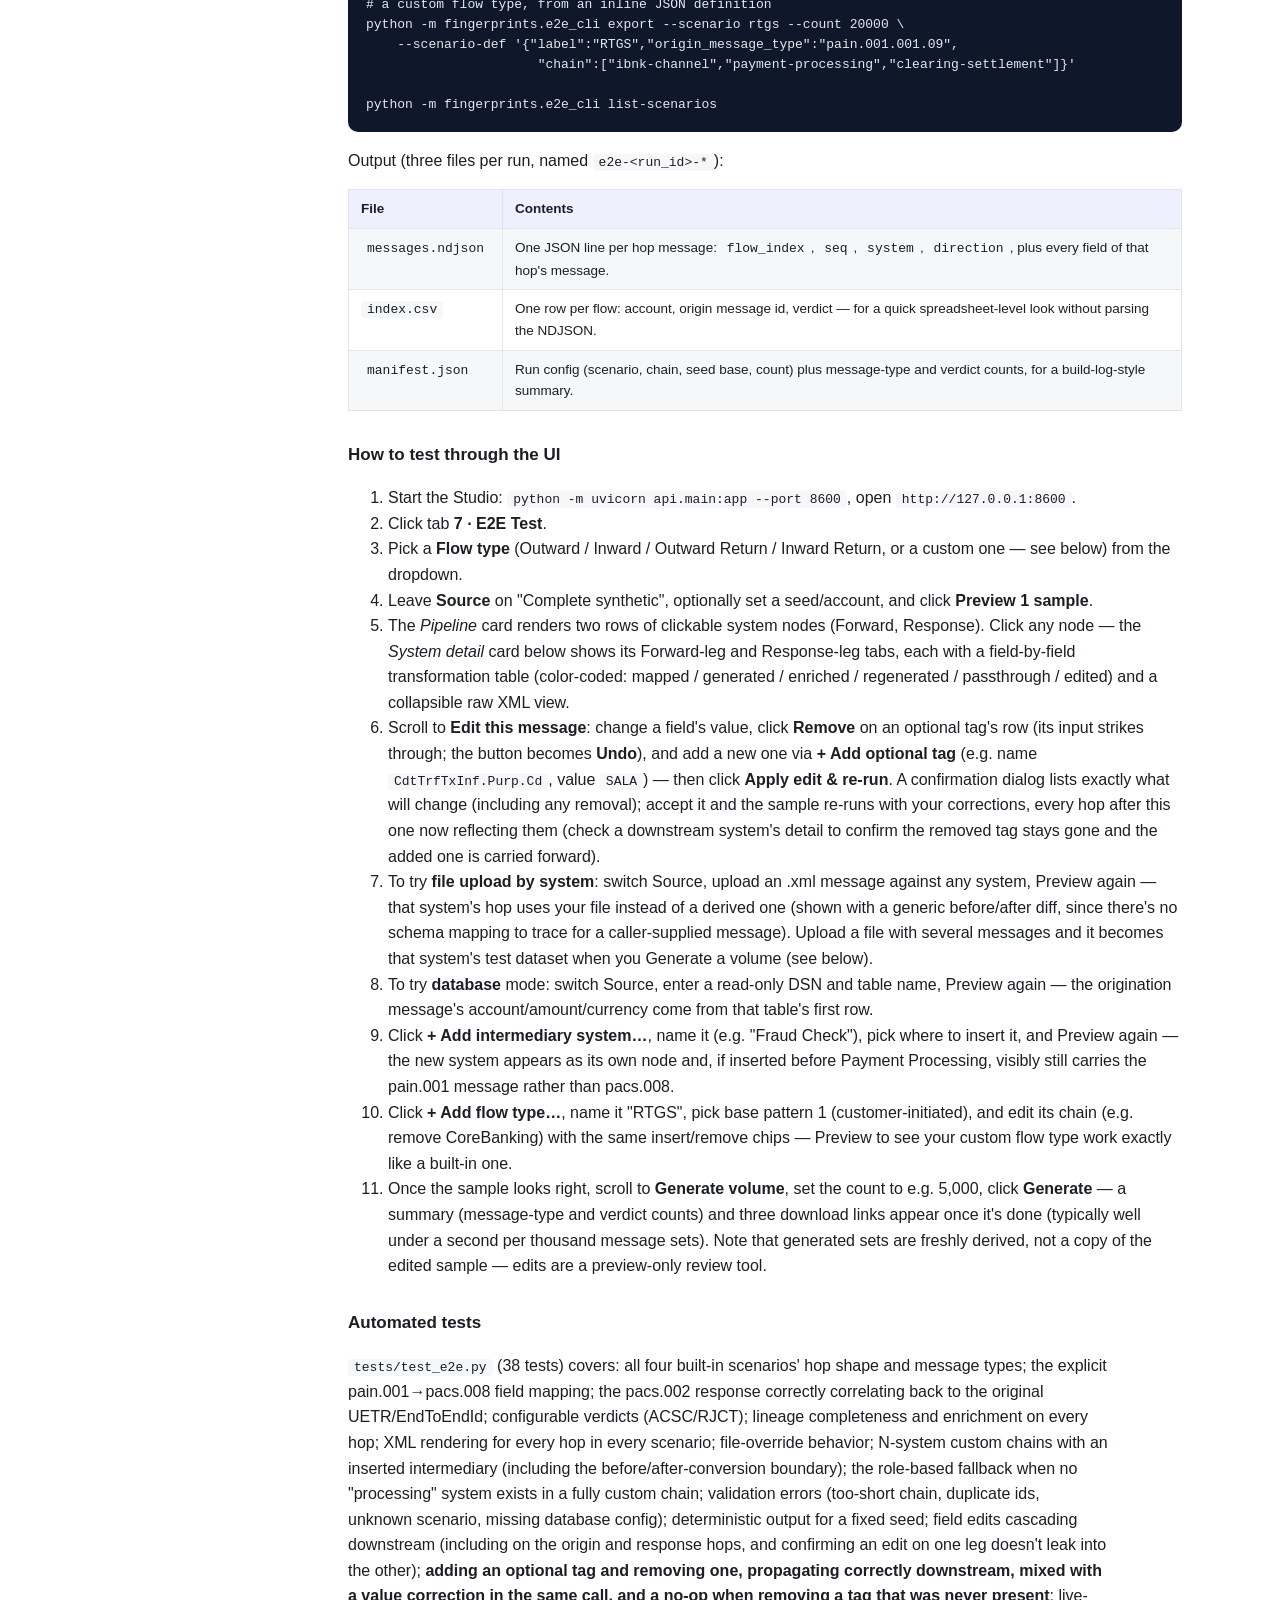
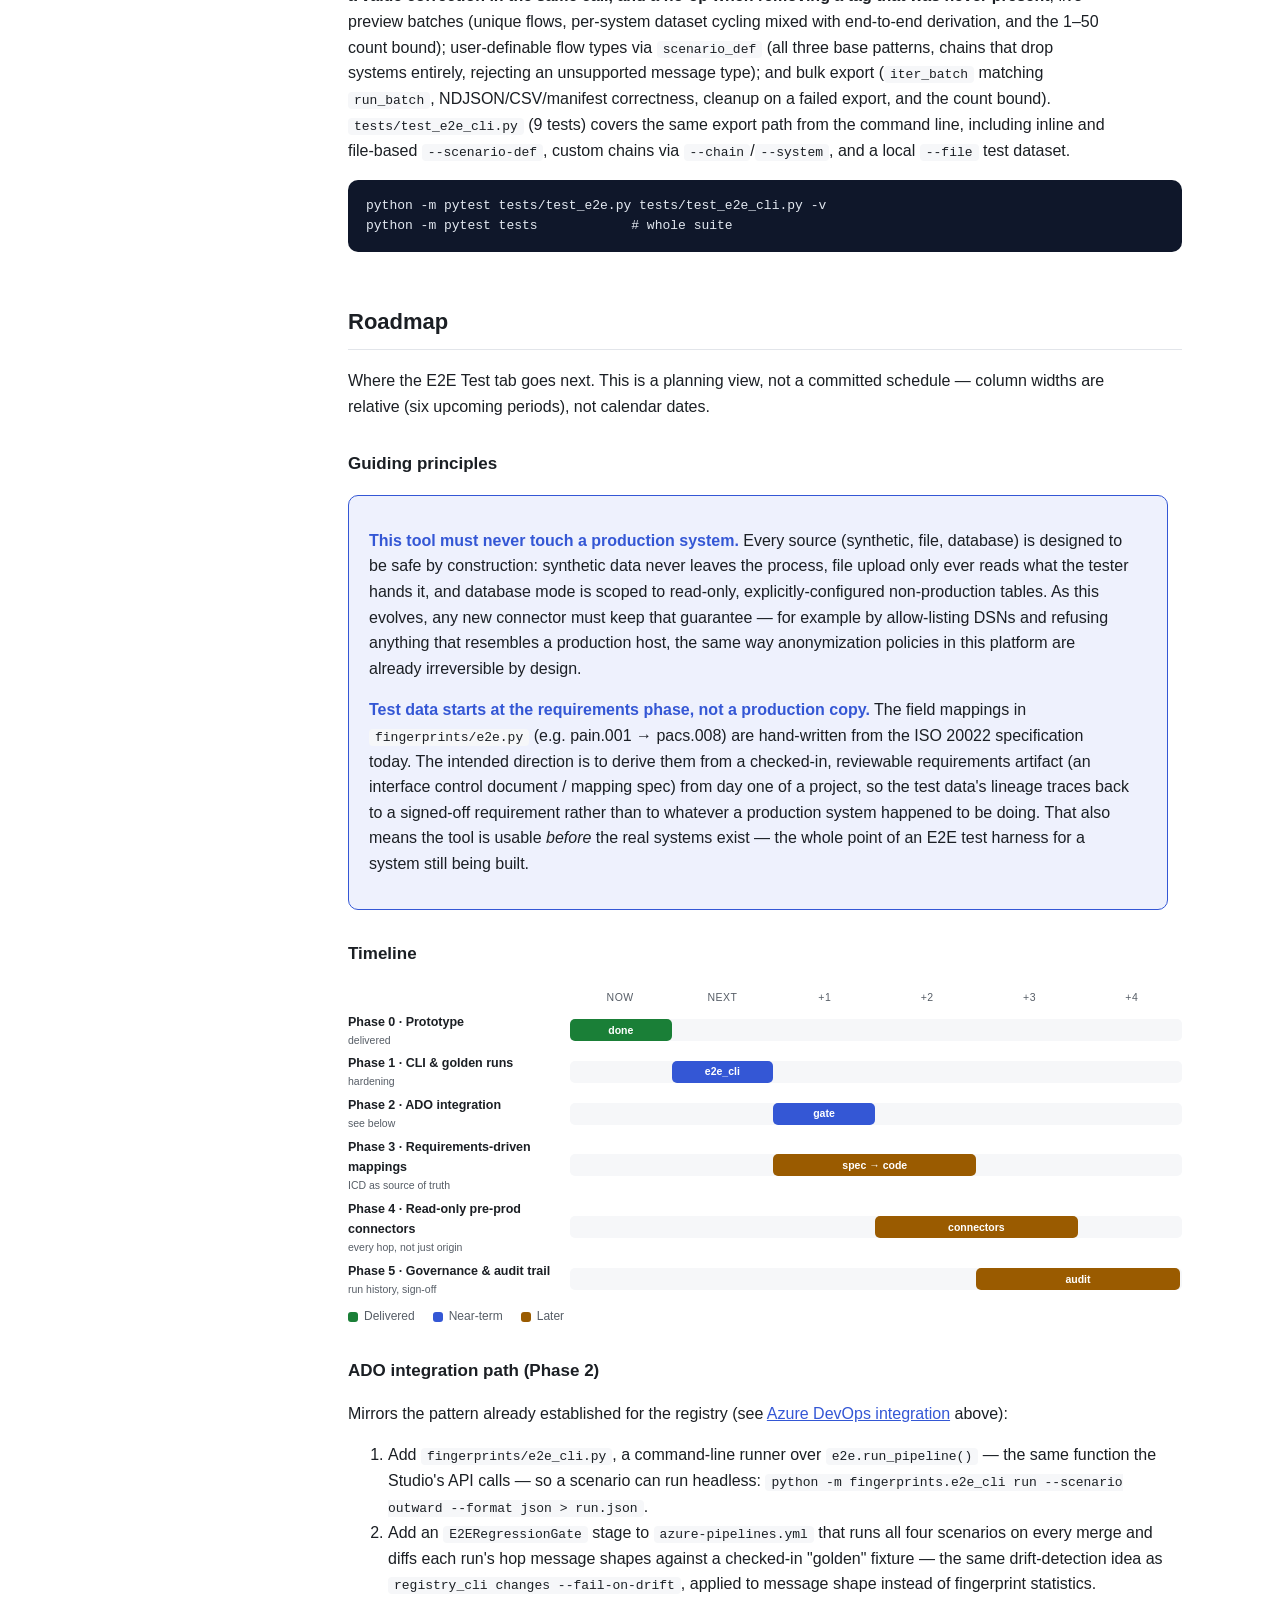
==== commit e45ba6d9: "Rework E2E Test tab: N-system chains, custom flow types, bulk export, editable messages Iterated on " ====
--- a/docs/documentation.html
+++ b/docs/documentation.html
@@ -172,6 +172,10 @@
       <li class="sub"><a href="#e2e-design">Design</a></li>
       <li class="sub"><a href="#e2e-sources">Three ways to seed a run</a></li>
       <li class="sub"><a href="#e2e-n-systems">N systems &amp; intermediaries</a></li>
+      <li class="sub"><a href="#e2e-edit">Reviewed messages are editable</a></li>
+      <li class="sub"><a href="#e2e-flow-types">User-definable flow types</a></li>
+      <li class="sub"><a href="#e2e-batch">Preview one sample, then generate volume</a></li>
+      <li class="sub"><a href="#enhancement-bulk-cli">Bulk export &amp; the CLI</a></li>
       <li class="sub"><a href="#e2e-ui-test">How to test through the UI</a></li>
       <li class="sub"><a href="#e2e-automated-tests">Automated tests</a></li>
       <li><a href="#roadmap">Roadmap</a></li>
@@ -593,46 +597,210 @@
       (enrichment, message-id regeneration, the response leg) already works over
       an arbitrary-length chain.</p>
 
+      <h3 id="e2e-edit">Reviewed messages are editable, with confirmation</h3>
+      <p>Clicking <strong>Preview 1 sample</strong> always generates exactly
+      one end-to-end message set and renders it — that single sample is what
+      gets reviewed. The System detail panel's transformation table and raw
+      XML are the "review" step; below them, every field of that hop's message
+      is shown in an editable table, with three kinds of correction:</p>
+      <ul>
+        <li><strong>Change a value</strong> — edit the text in an existing
+        field's row.</li>
+        <li><strong>Remove an optional tag</strong> — click <strong>Remove</strong>
+        on its row (the row shows struck through; click again, now labeled
+        <strong>Undo</strong>, to change your mind before applying).</li>
+        <li><strong>Add an optional tag</strong> — type its path and a value
+        under <strong>+ Add optional tag</strong> (a bare name like
+        <code>CdtTrfTxInf.Purp.Cd</code> is auto-prefixed with the message's
+        root segment, so you don't have to know the full ISO 20022 path by
+        heart) and click the button; the new row appears marked
+        <span class="badge acc">new</span>.</li>
+      </ul>
+      <p>Clicking <strong>Apply edit &amp; re-run</strong> pops a confirmation
+      dialog listing exactly what will change (including
+      <code>remove &lt;field&gt;</code> for dropped tags) before anything
+      happens — accepting it re-runs the sample with those corrections applied
+      on top of the message, and every hop <em>downstream</em> of the edited
+      one re-derives from the corrected message: an added tag is carried
+      forward the same way a real optional field would be, and a removed tag
+      stays gone. Changed fields show a red <code>edited</code> badge, added
+      ones an <code>added</code> badge, and removed ones a <code>removed</code>
+      badge in the lineage table, so a reviewer can immediately see what was
+      manually corrected versus what the engine produced
+      (<code>fingerprints/e2e.py</code>'s <code>_apply_edits</code>: a field
+      value of <code>None</code> in an edit means "remove this tag").</p>
+
+      <div class="callout"><b>Two independent axes, easy to conflate:</b>
+      <b>Flow type</b> is <em>which</em> payment this is (Outward, RTGS, Book
+      Transfer, …) — a chain of systems and a message shape, previewed one
+      sample at a time. <b>Volume</b> is <em>how many</em> message sets of
+      that flow type to actually generate — a separate <strong>Generate</strong>
+      control, covered below, that is never "1 to 50 for a quick look" and
+      "thousands for real testing" — it is always the same file-based
+      generation path, whether you ask for 1 or 50,000. Picking a flow type
+      never implies a count. Edits confirmed on the sample stay scoped to that
+      preview — a generated volume is always freshly, independently derived
+      per message set, never stamped with a one-off manual correction.</div>
+
+      <h3 id="e2e-flow-types">User-definable flow types</h3>
+      <p>The four built-in flow types (Outward, Inward, Outward Return, Inward
+      Return) are just pre-registered instances of one shape:
+      <code>{chain, origin_message_type}</code>. <strong>+ Add flow
+      type&hellip;</strong> defines a new one on the fly — name it (e.g. "FAST",
+      "RTGS", "Book Transfer", "Telegraphic Transfer"), pick a base pattern:</p>
+      <table>
+        <tr><th>Base pattern</th><th>origin_message_type</th><th>Behavior</th></tr>
+        <tr><td>Customer-initiated</td><td><code>pain.001.001.09</code></td><td>Like Outward: converts to pacs.008 at whichever system has <code>role: "processing"</code>.</td></tr>
+        <tr><td>Received pacs.008</td><td><code>pacs.008.001.08</code></td><td>Like Inward: pacs.008 all the way through the chain.</td></tr>
+        <tr><td>Return</td><td><code>pacs.004.001.09</code></td><td>Like Inward Return: pacs.004 all the way through the chain.</td></tr>
+      </table>
+      <p>— then build its chain with the same editor used for intermediary
+      systems, including dropping systems entirely (e.g. a Book Transfer that
+      never leaves the bank can skip Clearing &amp; Settlement). No real-world
+      RTGS/FAST specifics are hardcoded — you configure the shape; the engine
+      doesn't special-case the flow type's name anywhere, only its declared
+      <code>origin_message_type</code> and <code>chain</code>
+      (<code>fingerprints/e2e.py</code>'s <code>scenario_def</code> parameter).</p>
+
+      <h3 id="e2e-batch">Preview one sample, then generate volume</h3>
+      <p>The Studio deliberately offers only two controls, not a spectrum of
+      batch sizes to pick between:</p>
+      <table>
+        <tr><th>Control</th><th>Count</th><th>Where results go</th><th>Purpose</th></tr>
+        <tr><td><strong>Preview 1 sample</strong></td><td>always exactly 1</td><td>Rendered live: pipeline diagram + editable System detail</td><td>Review a representative message set, correct it if needed, confirm it looks right</td></tr>
+        <tr><td><strong>Generate</strong></td><td>any number you specify — 1, 1,000, 50,000</td><td>Written to files (NDJSON + CSV + manifest), downloadable</td><td>Produce the actual volume needed for testing/verification, once the sample is trusted</td></tr>
+      </table>
+      <p>There is no in-between "render 50 flows live in the browser" mode —
+      that was tried and dropped: it conflated "which payment is this"
+      (Flow type) with "how many" (Volume), and a live-rendered medium batch
+      wasn't the right shape for either reviewing (1 is enough) or bulk
+      testing (needs to scale to tens of thousands, which the browser can't
+      render anyway). See <a href="#enhancement-bulk-cli">Bulk export &amp;
+      the CLI</a> below for how Generate actually writes files at any scale.</p>
+      <p>Per system, the source is a choice between two kinds of data, used by
+      both Preview and Generate:</p>
+      <ul>
+        <li><strong>Test dataset</strong> — upload an .xml file with several
+        <code>&lt;Document&gt;</code> messages for one system (File upload by
+        system source). Message set <em>i</em> uses that system's message
+        <em>i</em> from the file (cycling if the generated volume is larger
+        than the dataset) — useful for replaying a fixed set of real or
+        hand-crafted test cases through the rest of the chain.</li>
+        <li><strong>End-to-end dataset</strong> — leave a system without an
+        upload and it keeps deriving its message from the previous hop, for
+        every set — useful when only one system's real test cases matter and
+        the rest of the chain should just behave normally around them.</li>
+      </ul>
+      <p>The two can be mixed freely: e.g. a real test dataset for IBNK
+      Channel with Payment Processing, CoreBanking, and Clearing &amp;
+      Settlement all still deriving end-to-end for every set/flow.</p>
+
+      <h3 id="enhancement-bulk-cli">Bulk export &amp; the CLI</h3>
+      <p><code>fingerprints/e2e_cli.py</code> and <code>POST
+      /api/v1/e2e/export</code> both call the same
+      <code>fingerprints.e2e.export_flows</code> — one generation path, so CLI
+      and Studio output are identical. It streams: <code>iter_batch()</code>
+      yields one flow at a time (not a Python list of all of them), so memory
+      stays flat whether count is 10 or 200,000
+      (<code>fingerprints.e2e.MAX_EXPORT</code>). Measured: 50,000 flows across
+      the default 4-system Outward chain (400,000 hop messages, ~400&nbsp;MB
+      NDJSON) in well under 10 seconds on a laptop.</p>
+      <pre><code>python -m fingerprints.e2e_cli export --scenario outward --count 50000 --seed 1
+
+python -m fingerprints.e2e_cli export --scenario inward --count 5000 \
+    --account SG00OCBC0000004242 --out-dir data/outputs
+
+# a custom flow type, from an inline JSON definition
+python -m fingerprints.e2e_cli export --scenario rtgs --count 20000 \
+    --scenario-def '{"label":"RTGS","origin_message_type":"pain.001.001.09",
+                      "chain":["ibnk-channel","payment-processing","clearing-settlement"]}'
+
+python -m fingerprints.e2e_cli list-scenarios</code></pre>
+      <p>Output (three files per run, named <code>e2e-&lt;run_id&gt;-*</code>):</p>
+      <table>
+        <tr><th>File</th><th>Contents</th></tr>
+        <tr><td><code>messages.ndjson</code></td><td>One JSON line per hop message: <code>flow_index</code>, <code>seq</code>, <code>system</code>, <code>direction</code>, plus every field of that hop's message.</td></tr>
+        <tr><td><code>index.csv</code></td><td>One row per flow: account, origin message id, verdict — for a quick spreadsheet-level look without parsing the NDJSON.</td></tr>
+        <tr><td><code>manifest.json</code></td><td>Run config (scenario, chain, seed base, count) plus message-type and verdict counts, for a build-log-style summary.</td></tr>
+      </table>
+
       <h3 id="e2e-ui-test">How to test through the UI</h3>
       <ol>
         <li>Start the Studio: <code>python -m uvicorn api.main:app --port 8600</code>, open
         <code>http://127.0.0.1:8600</code>.</li>
         <li>Click tab <strong>7 &middot; E2E Test</strong>.</li>
-        <li>Pick a <strong>Flow</strong> (Outward / Inward / Outward Return / Inward Return)
-        from the dropdown.</li>
+        <li>Pick a <strong>Flow type</strong> (Outward / Inward / Outward Return /
+        Inward Return, or a custom one — see below) from the dropdown.</li>
         <li>Leave <strong>Source</strong> on "Complete synthetic", optionally set a
-        seed/account, and click <strong>Run E2E test</strong>.</li>
+        seed/account, and click <strong>Preview 1 sample</strong>.</li>
         <li>The <em>Pipeline</em> card renders two rows of clickable system nodes
         (Forward, Response). Click any node — the <em>System detail</em> card below
         shows its Forward-leg and Response-leg tabs, each with a field-by-field
         transformation table (color-coded: mapped / generated / enriched /
-        regenerated / passthrough) and a collapsible raw XML view.</li>
+        regenerated / passthrough / edited) and a collapsible raw XML view.</li>
+        <li>Scroll to <strong>Edit this message</strong>: change a field's value,
+        click <strong>Remove</strong> on an optional tag's row (its input strikes
+        through; the button becomes <strong>Undo</strong>), and add a new one via
+        <strong>+ Add optional tag</strong> (e.g. name <code>CdtTrfTxInf.Purp.Cd</code>,
+        value <code>SALA</code>) — then click <strong>Apply edit &amp; re-run</strong>.
+        A confirmation dialog lists exactly what will change (including any
+        removal); accept it and the sample re-runs with your corrections, every
+        hop after this one now reflecting them (check a downstream system's
+        detail to confirm the removed tag stays gone and the added one is
+        carried forward).</li>
         <li>To try <strong>file upload by system</strong>: switch Source, upload an
-        .xml message against any system, Run — that system's hop uses your file
-        instead of a derived one (shown with a generic before/after diff, since
-        there's no schema mapping to trace for a caller-supplied message).</li>
+        .xml message against any system, Preview again — that system's hop uses
+        your file instead of a derived one (shown with a generic before/after
+        diff, since there's no schema mapping to trace for a caller-supplied
+        message). Upload a file with several messages and it becomes that
+        system's test dataset when you Generate a volume (see below).</li>
         <li>To try <strong>database</strong> mode: switch Source, enter a read-only DSN
-        and table name, Run — the origination message's account/amount/currency
-        come from that table's first row.</li>
+        and table name, Preview again — the origination message's
+        account/amount/currency come from that table's first row.</li>
         <li>Click <strong>+ Add intermediary system&hellip;</strong>, name it (e.g. "Fraud
-        Check"), pick where to insert it, and Run again — the new system appears
-        as its own node and, if inserted before Payment Processing, visibly still
-        carries the pain.001 message rather than pacs.008.</li>
+        Check"), pick where to insert it, and Preview again — the new system
+        appears as its own node and, if inserted before Payment Processing,
+        visibly still carries the pain.001 message rather than pacs.008.</li>
+        <li>Click <strong>+ Add flow type&hellip;</strong>, name it "RTGS", pick base
+        pattern 1 (customer-initiated), and edit its chain (e.g. remove
+        CoreBanking) with the same insert/remove chips — Preview to see your
+        custom flow type work exactly like a built-in one.</li>
+        <li>Once the sample looks right, scroll to <strong>Generate volume</strong>,
+        set the count to e.g. 5,000, click <strong>Generate</strong> — a summary
+        (message-type and verdict counts) and three download links appear once
+        it's done (typically well under a second per thousand message sets).
+        Note that generated sets are freshly derived, not a copy of the edited
+        sample — edits are a preview-only review tool.</li>
       </ol>
 
       <h3 id="e2e-automated-tests">Automated tests</h3>
-      <p><code>tests/test_e2e.py</code> (17 tests) covers: all four scenarios' hop
-      shape and message types; the explicit pain.001&rarr;pacs.008 field mapping;
-      the pacs.002 response correctly correlating back to the original UETR/
-      EndToEndId; configurable verdicts (ACSC/RJCT); lineage completeness and
-      enrichment on every hop; XML rendering for every hop in every scenario;
-      file-override behavior; N-system custom chains with an inserted
-      intermediary (including the before/after-conversion boundary); the
-      role-based fallback when no "processing" system exists in a fully custom
-      chain; validation errors (too-short chain, duplicate ids, unknown
-      scenario, missing database config); and deterministic output for a fixed
-      seed.</p>
-      <pre><code>python -m pytest tests/test_e2e.py -v
+      <p><code>tests/test_e2e.py</code> (38 tests) covers: all four built-in
+      scenarios' hop shape and message types; the explicit pain.001&rarr;pacs.008
+      field mapping; the pacs.002 response correctly correlating back to the
+      original UETR/EndToEndId; configurable verdicts (ACSC/RJCT); lineage
+      completeness and enrichment on every hop; XML rendering for every hop in
+      every scenario; file-override behavior; N-system custom chains with an
+      inserted intermediary (including the before/after-conversion boundary);
+      the role-based fallback when no "processing" system exists in a fully
+      custom chain; validation errors (too-short chain, duplicate ids, unknown
+      scenario, missing database config); deterministic output for a fixed
+      seed; field edits cascading downstream (including on the origin and
+      response hops, and confirming an edit on one leg doesn't leak into the
+      other); <strong>adding an optional tag and removing one, propagating
+      correctly downstream, mixed with a value correction in the same call,
+      and a no-op when removing a tag that was never present</strong>;
+      live-preview batches (unique flows, per-system dataset cycling mixed
+      with end-to-end derivation, and the 1&ndash;50 count bound);
+      user-definable flow types via <code>scenario_def</code> (all three base
+      patterns, chains that drop systems entirely, rejecting an unsupported
+      message type); and bulk export (<code>iter_batch</code> matching
+      <code>run_batch</code>, NDJSON/CSV/manifest correctness, cleanup on a
+      failed export, and the count bound). <code>tests/test_e2e_cli.py</code>
+      (9 tests) covers the same export path from the command line, including
+      inline and file-based <code>--scenario-def</code>, custom chains via
+      <code>--chain</code>/<code>--system</code>, and a local <code>--file</code>
+      test dataset.</p>
+      <pre><code>python -m pytest tests/test_e2e.py tests/test_e2e_cli.py -v
 python -m pytest tests            # whole suite</code></pre>
     </section>
 
